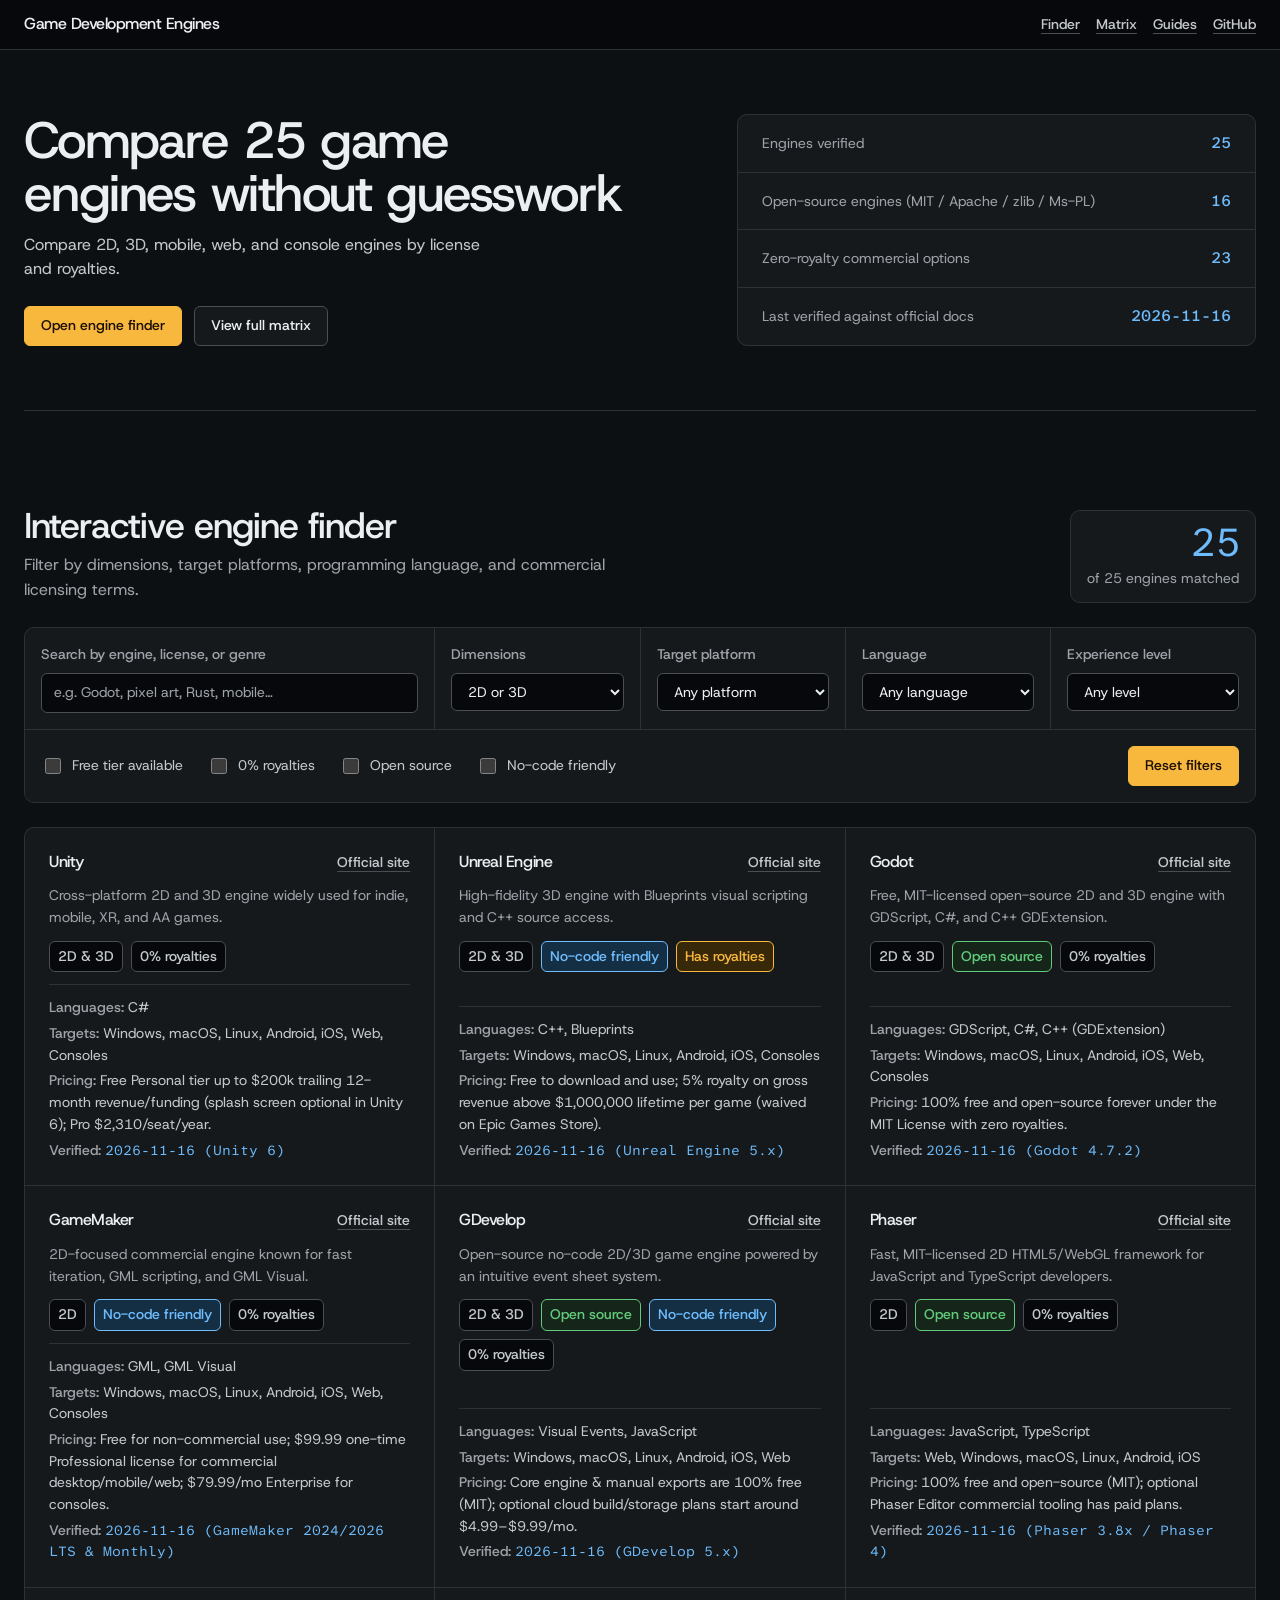
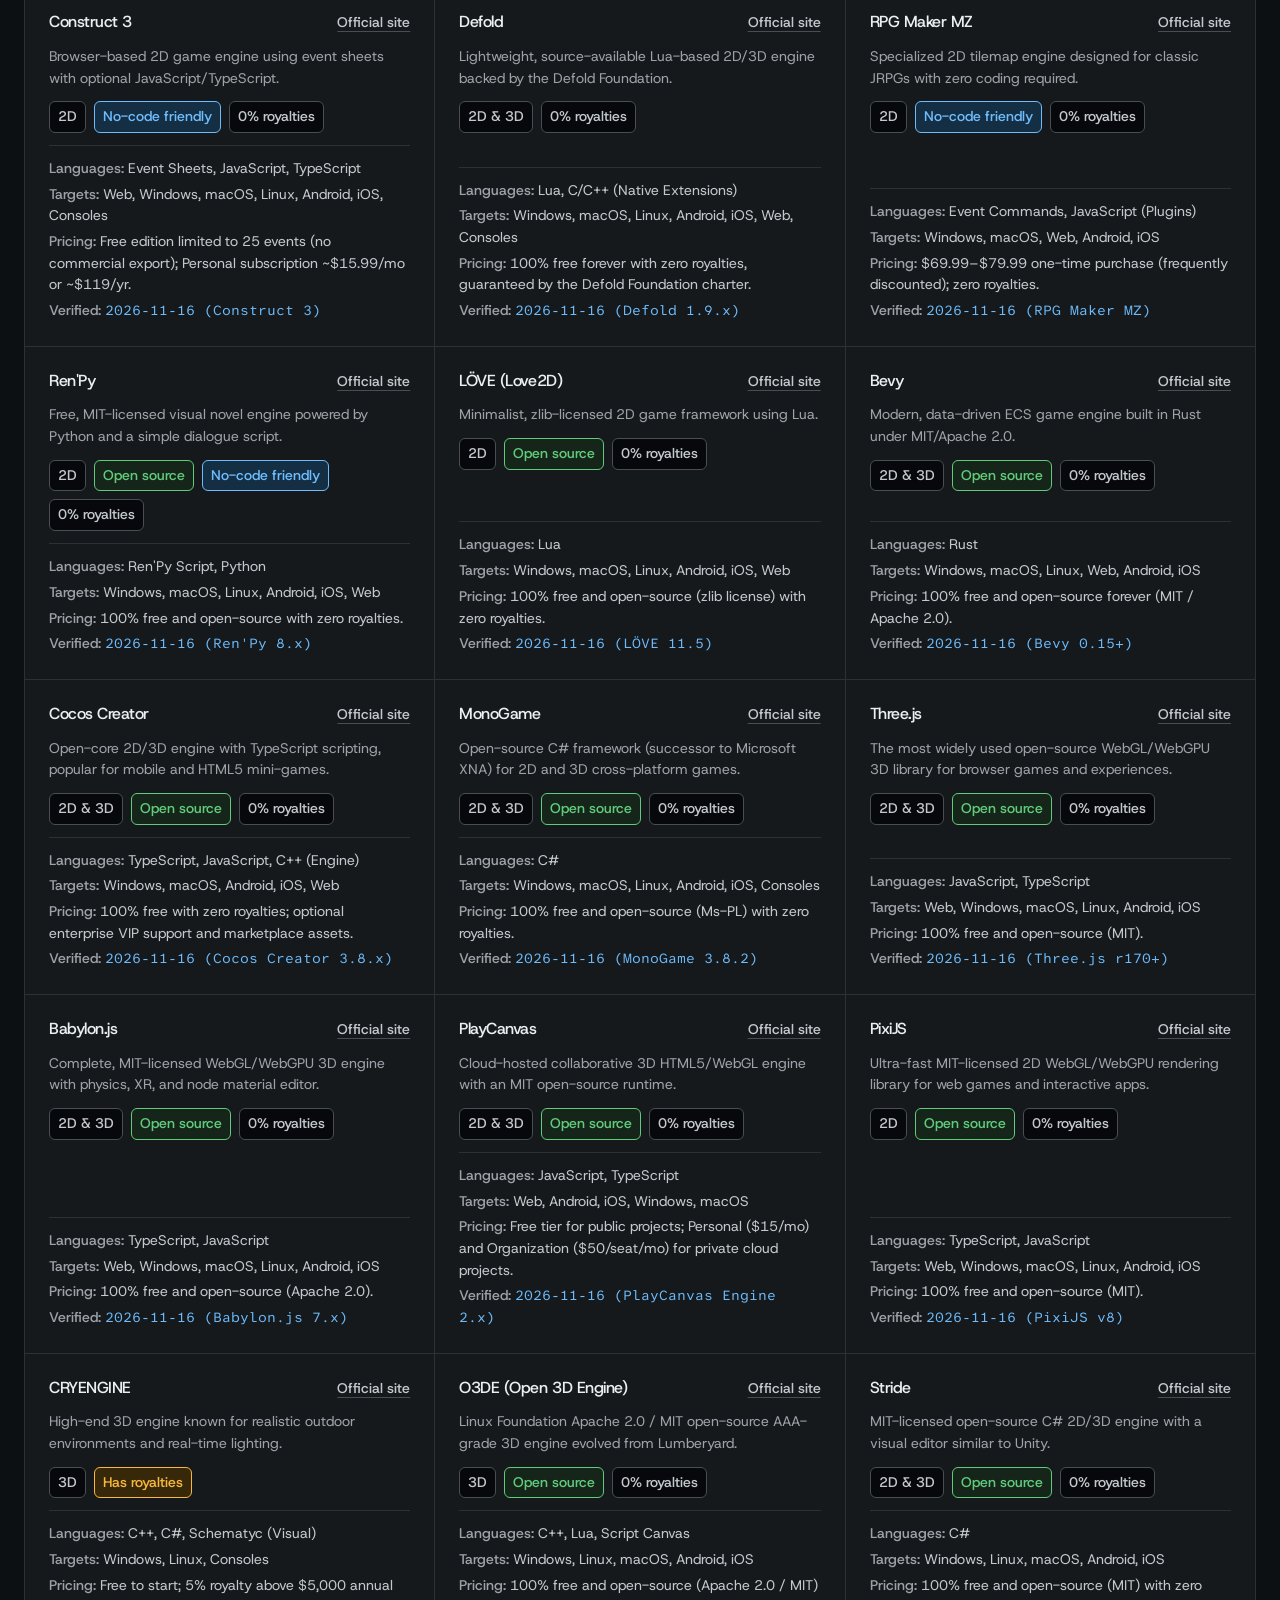
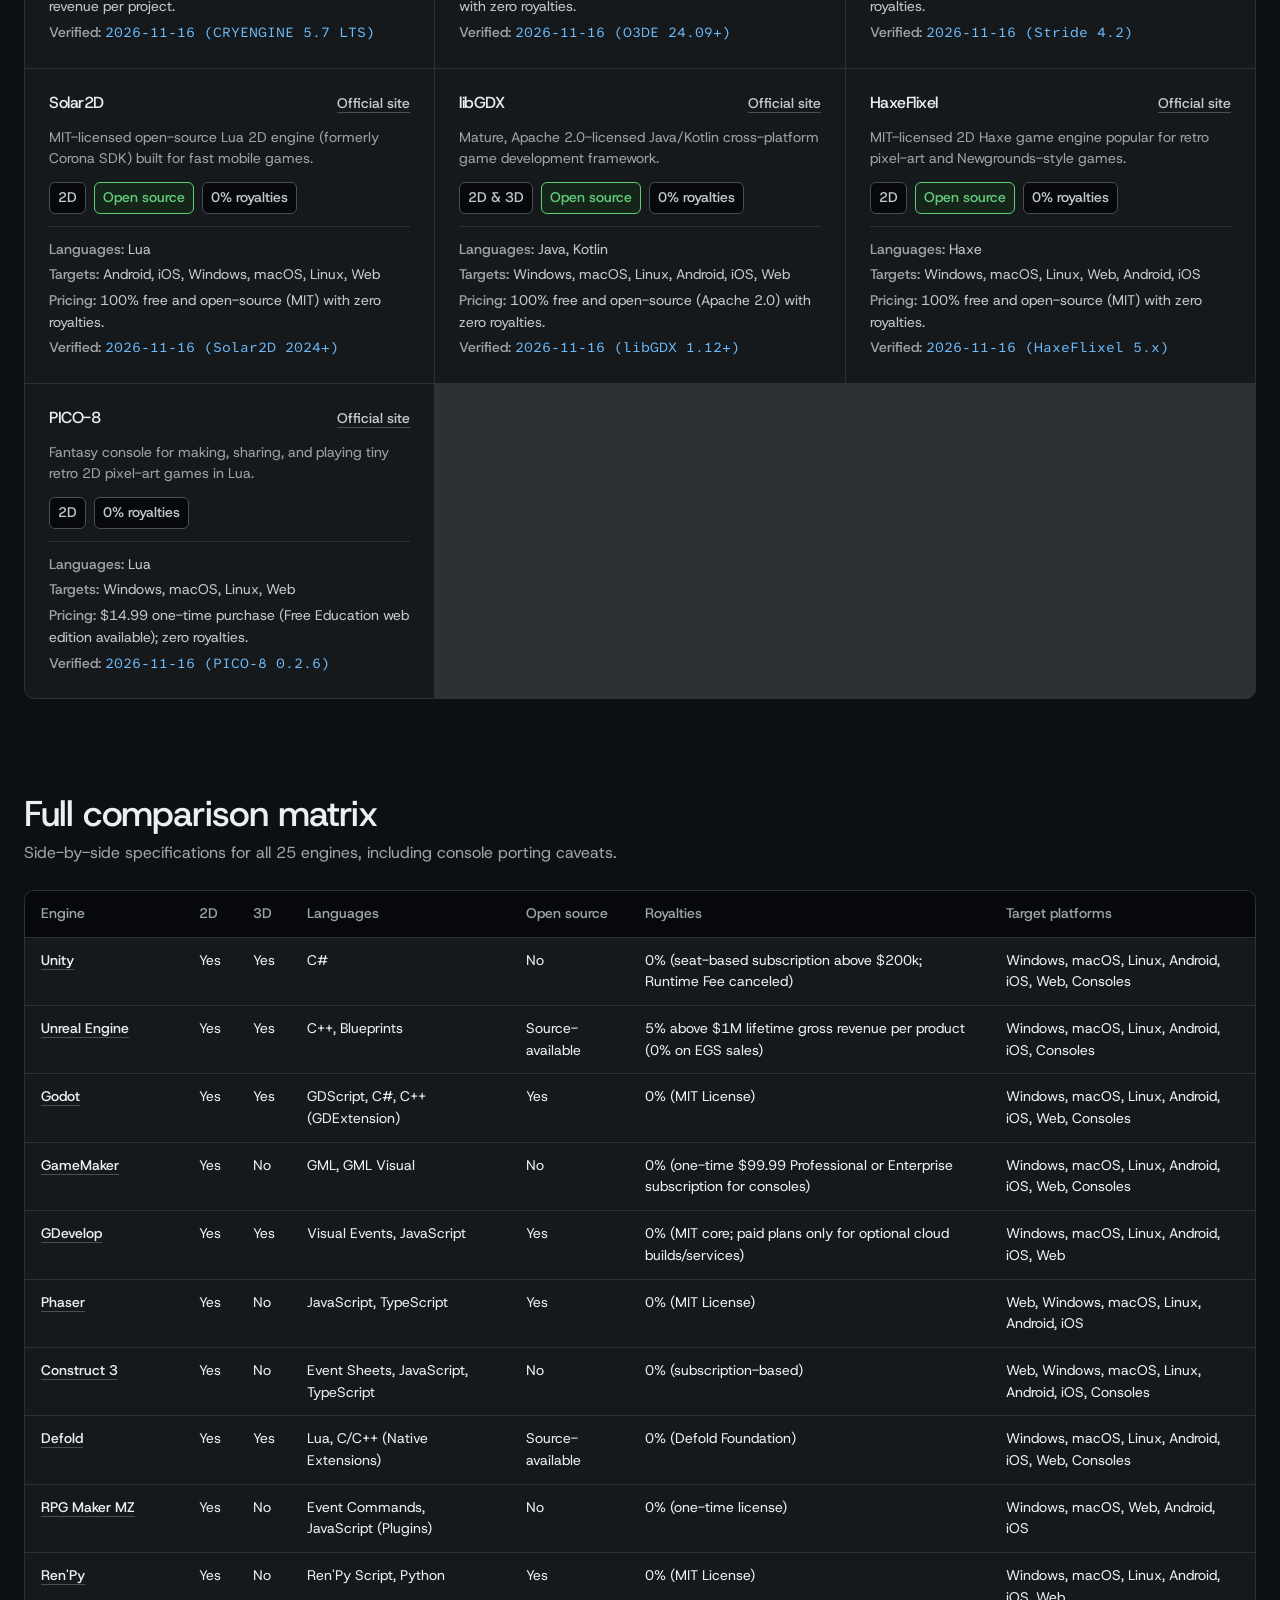
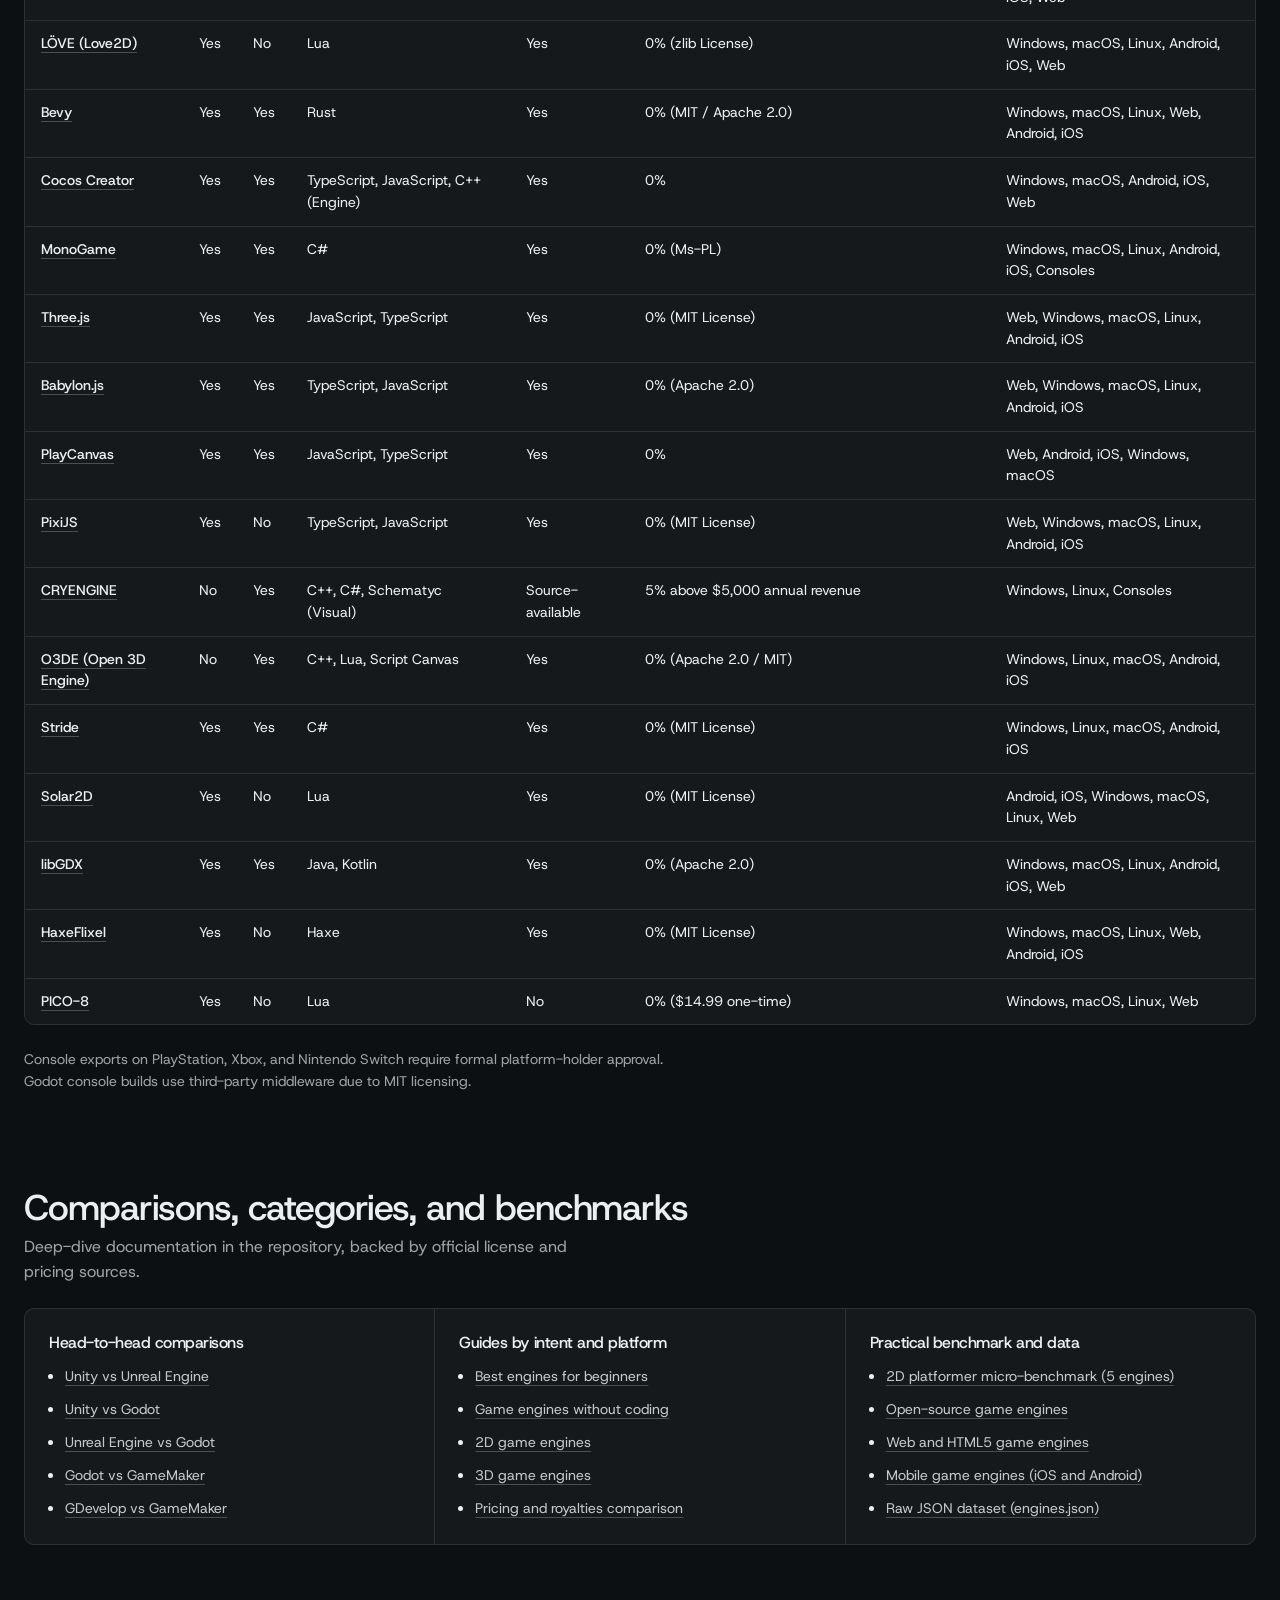
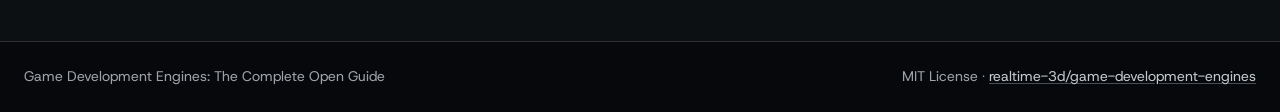
==== docs/index.html @ 51944f70 "Add full GitHub Pages web portal in docs/ with Console theme" ====
<!DOCTYPE html>
<html lang="en">
<head>
  <meta charset="UTF-8" />
  <meta name="viewport" content="width=device-width, initial-scale=1.0" />
  <title>Game Development Engines: Compare 25 Game Engines</title>
  <meta name="description" content="Compare 25 commercial and open-source game development engines across 2D, 3D, mobile, web, PC, and consoles with verified pricing and royalties." />
  <link rel="preconnect" href="https://fonts.googleapis.com" />
  <link rel="preconnect" href="https://fonts.gstatic.com" crossorigin />
  <link href="https://fonts.googleapis.com/css2?family=Atkinson+Hyperlegible+Mono:wght@400;500&family=Host+Grotesk:wght@400;500&display=swap" rel="stylesheet" />
  <link rel="stylesheet" href="styles.css" />
</head>
<body>
  <div class="shell">
    <nav class="topbar" aria-label="Primary navigation">
      <a class="wordmark" href="#top">Game Development Engines</a>
      <div class="topbar-links">
        <a class="nav-link" href="#finder">Finder</a>
        <a class="nav-link" href="#matrix">Matrix</a>
        <a class="nav-link" href="#guides">Guides</a>
        <a class="nav-link" href="https://github.com/realtime-3d/game-development-engines" target="_blank" rel="noopener">GitHub</a>
      </div>
    </nav>

    <main id="top" class="container">
      <section class="hero" aria-label="Overview">
        <div class="hero-copy">
          <h1>Compare 25 game engines without guesswork</h1>
          <p class="lede">Compare 2D, 3D, mobile, web, and console engines by license and royalties.</p>
          <div class="hero-actions">
            <a class="btn btn--primary" href="#finder">Open engine finder</a>
            <a class="btn" href="#matrix">View full matrix</a>
          </div>
        </div>

        <div class="hero-panel" aria-label="Dataset summary">
          <div class="stat-row">
            <span class="stat-label">Engines verified</span>
            <span class="stat-value">25</span>
          </div>
          <div class="stat-row">
            <span class="stat-label">Open-source engines (MIT / Apache / zlib / Ms-PL)</span>
            <span class="stat-value">16</span>
          </div>
          <div class="stat-row">
            <span class="stat-label">Zero-royalty commercial options</span>
            <span class="stat-value">23</span>
          </div>
          <div class="stat-row">
            <span class="stat-label">Last verified against official docs</span>
            <span class="stat-value" id="verified-stamp">2026-11-16</span>
          </div>
        </div>
      </section>

      <section id="finder" class="section" aria-label="Interactive engine finder">
        <div class="section-head">
          <div>
            <h2>Interactive engine finder</h2>
            <p class="section-lede">Filter by dimensions, target platforms, programming language, and commercial licensing terms.</p>
          </div>
          <div class="bench-reading" aria-live="polite">
            <span class="reading" id="reading-count">25</span>
            <span class="reading-unit" id="count">Loading engines…</span>
          </div>
        </div>

        <div class="controls-panel" aria-label="Engine filters">
          <div class="controls-grid">
            <div class="control-group control-search">
              <label for="search">Search by engine, license, or genre</label>
              <input id="search" type="text" placeholder="e.g. Godot, pixel art, Rust, mobile…" />
            </div>

            <div class="control-group">
              <label for="dimension">Dimensions</label>
              <select id="dimension">
                <option value="all">2D or 3D</option>
                <option value="2d">2D</option>
                <option value="3d">3D</option>
              </select>
            </div>

            <div class="control-group">
              <label for="platform">Target platform</label>
              <select id="platform">
                <option value="all">Any platform</option>
                <option value="Windows">Windows</option>
                <option value="macOS">macOS</option>
                <option value="Linux">Linux</option>
                <option value="Android">Android</option>
                <option value="iOS">iOS</option>
                <option value="Web">Web (HTML5/Wasm)</option>
                <option value="Consoles">Consoles</option>
              </select>
            </div>

            <div class="control-group">
              <label for="language">Language</label>
              <select id="language">
                <option value="all">Any language</option>
              </select>
            </div>

            <div class="control-group">
              <label for="skill">Experience level</label>
              <select id="skill">
                <option value="all">Any level</option>
                <option value="beginner">Beginner</option>
                <option value="intermediate">Intermediate</option>
                <option value="advanced">Advanced</option>
              </select>
            </div>
          </div>

          <div class="toggles-bar">
            <div class="toggles">
              <label class="toggle"><input id="freeOnly" type="checkbox" /> <span>Free tier available</span></label>
              <label class="toggle"><input id="zeroRoyaltyOnly" type="checkbox" /> <span>0% royalties</span></label>
              <label class="toggle"><input id="openSourceOnly" type="checkbox" /> <span>Open source</span></label>
              <label class="toggle"><input id="noCodeOnly" type="checkbox" /> <span>No-code friendly</span></label>
            </div>
            <button id="reset" class="btn btn--primary" type="button">Reset filters</button>
          </div>
        </div>

        <div id="grid" class="panels-grid" aria-live="polite"></div>
      </section>

      <section id="matrix" class="section" aria-label="Full comparison matrix">
        <div class="section-head">
          <div>
            <h2>Full comparison matrix</h2>
            <p class="section-lede">Side-by-side specifications for all 25 engines, including console porting caveats.</p>
          </div>
        </div>

        <div class="table-wrap">
          <table class="matrix-table">
            <thead>
              <tr>
                <th>Engine</th>
                <th>2D</th>
                <th>3D</th>
                <th>Languages</th>
                <th>Open source</th>
                <th>Royalties</th>
                <th>Target platforms</th>
              </tr>
            </thead>
            <tbody id="matrix-body">
              <tr>
                <td colspan="7">Loading matrix…</td>
              </tr>
            </tbody>
          </table>
        </div>
        <p class="footnote">Console exports on PlayStation, Xbox, and Nintendo Switch require formal platform-holder approval. Godot console builds use third-party middleware due to MIT licensing.</p>
      </section>

      <section id="guides" class="section" aria-label="Comparisons and guides">
        <div class="section-head">
          <div>
            <h2>Comparisons, categories, and benchmarks</h2>
            <p class="section-lede">Deep-dive documentation in the repository, backed by official license and pricing sources.</p>
          </div>
        </div>

        <div class="guides-grid">
          <div class="guide-panel">
            <h3>Head-to-head comparisons</h3>
            <ul class="guide-list">
              <li><a href="https://github.com/realtime-3d/game-development-engines/blob/main/comparisons/unity-vs-unreal-engine.md" target="_blank" rel="noopener">Unity vs Unreal Engine</a></li>
              <li><a href="https://github.com/realtime-3d/game-development-engines/blob/main/comparisons/unity-vs-godot.md" target="_blank" rel="noopener">Unity vs Godot</a></li>
              <li><a href="https://github.com/realtime-3d/game-development-engines/blob/main/comparisons/unreal-engine-vs-godot.md" target="_blank" rel="noopener">Unreal Engine vs Godot</a></li>
              <li><a href="https://github.com/realtime-3d/game-development-engines/blob/main/comparisons/godot-vs-gamemaker.md" target="_blank" rel="noopener">Godot vs GameMaker</a></li>
              <li><a href="https://github.com/realtime-3d/game-development-engines/blob/main/comparisons/gdevelop-vs-gamemaker.md" target="_blank" rel="noopener">GDevelop vs GameMaker</a></li>
            </ul>
          </div>

          <div class="guide-panel">
            <h3>Guides by intent and platform</h3>
            <ul class="guide-list">
              <li><a href="https://github.com/realtime-3d/game-development-engines/blob/main/categories/beginners.md" target="_blank" rel="noopener">Best engines for beginners</a></li>
              <li><a href="https://github.com/realtime-3d/game-development-engines/blob/main/categories/no-code.md" target="_blank" rel="noopener">Game engines without coding</a></li>
              <li><a href="https://github.com/realtime-3d/game-development-engines/blob/main/categories/2d-game-engines.md" target="_blank" rel="noopener">2D game engines</a></li>
              <li><a href="https://github.com/realtime-3d/game-development-engines/blob/main/categories/3d-game-engines.md" target="_blank" rel="noopener">3D game engines</a></li>
              <li><a href="https://github.com/realtime-3d/game-development-engines/blob/main/categories/pricing-and-royalties.md" target="_blank" rel="noopener">Pricing and royalties comparison</a></li>
            </ul>
          </div>

          <div class="guide-panel">
            <h3>Practical benchmark and data</h3>
            <ul class="guide-list">
              <li><a href="https://github.com/realtime-3d/game-development-engines/blob/main/benchmarks/2d-platformer-prototype.md" target="_blank" rel="noopener">2D platformer micro-benchmark (5 engines)</a></li>
              <li><a href="https://github.com/realtime-3d/game-development-engines/blob/main/categories/open-source-game-engines.md" target="_blank" rel="noopener">Open-source game engines</a></li>
              <li><a href="https://github.com/realtime-3d/game-development-engines/blob/main/categories/web-html5-game-engines.md" target="_blank" rel="noopener">Web and HTML5 game engines</a></li>
              <li><a href="https://github.com/realtime-3d/game-development-engines/blob/main/categories/mobile-game-engines.md" target="_blank" rel="noopener">Mobile game engines (iOS and Android)</a></li>
              <li><a href="https://github.com/realtime-3d/game-development-engines/blob/main/data/engines.json" target="_blank" rel="noopener">Raw JSON dataset (engines.json)</a></li>
            </ul>
          </div>
        </div>
      </section>
    </main>

    <footer class="footer">
      <div class="footer-inner">
        <span>Game Development Engines: The Complete Open Guide</span>
        <span>MIT License · <a href="https://github.com/realtime-3d/game-development-engines" target="_blank" rel="noopener">realtime-3d/game-development-engines</a></span>
      </div>
    </footer>
  </div>
  <script src="app.js"></script>
</body>
</html>
---- docs/styles.css ----
/* Hallmark · shape: workbench · genre: modern-minimal · theme: Console (deal 1/3, seed interactive-game-engine-directory-d36d·96f3b136·2026-11-16·r0) · redesign: full
 * nav: topbar wordmark and section links · hero: Workbench · signature: live dataset summary panel beside hero and measured match counter in finder · console: graphite
 * axes: dark/grotesk-sans/chromatic-amber · posture: restrained · contrast: pass · v2.0.0 */
/* Hallmark · pre-emit critique: P5 H5 E5 S4 R5 V4 · weakest: S, built full Console workbench with live matrix and filter bench */
@import url("./tokens.css");
@import url("./base.css");

body {
  background-color: var(--color-paper);
  color: var(--color-ink);
  font-family: var(--font-body);
  font-size: var(--text-body);
  line-height: 1.55;
}

.shell {
  min-height: 100dvh;
  display: flex;
  flex-direction: column;
}

.topbar {
  border-bottom: var(--rule-hair) solid var(--color-rule);
  background-color: var(--color-paper-3);
  padding: var(--space-sm) var(--space-lg);
  display: flex;
  align-items: center;
  justify-content: space-between;
  gap: var(--space-md);
}

.wordmark {
  color: var(--color-ink);
  font-family: var(--font-display);
  font-weight: var(--display-weight);
  font-size: var(--text-title);
  letter-spacing: var(--tracking-display);
  text-decoration: none;
}

.wordmark:hover {
  color: var(--color-accent);
}

.topbar-links {
  display: flex;
  align-items: center;
  flex-wrap: wrap;
  gap: var(--space-md);
}

.nav-link {
  color: var(--color-ink-2);
  font-size: var(--text-sm);
  font-weight: 500;
  text-decoration: underline;
  text-decoration-color: var(--color-rule-2);
  text-underline-offset: 0.25em;
}

.nav-link:hover {
  color: var(--color-accent);
  text-decoration-color: var(--color-accent);
}

.container {
  width: 100%;
  max-width: 1440px;
  margin-inline: auto;
  padding: var(--space-2xl) var(--space-lg) var(--space-3xl);
  display: flex;
  flex-direction: column;
  gap: var(--space-3xl);
}

.hero {
  display: grid;
  grid-template-columns: minmax(0, 1.25fr) minmax(0, 1fr);
  gap: var(--space-2xl);
  align-items: center;
  padding-bottom: var(--space-2xl);
  border-bottom: var(--rule-hair) solid var(--color-rule);
}

.hero-copy h1 {
  margin: 0 0 var(--space-sm);
  font-family: var(--font-display);
  font-weight: var(--display-weight);
  font-size: clamp(2.25rem, 4vw, 3.25rem);
  letter-spacing: var(--tracking-display);
  line-height: 1.04;
  color: var(--color-ink);
  text-wrap: balance;
  overflow-wrap: break-word;
  min-width: 0;
}

.lede {
  margin: 0 0 var(--space-lg);
  color: var(--color-ink-2);
  font-size: var(--text-body);
  max-width: 54ch;
}

.hero-actions {
  display: flex;
  flex-wrap: wrap;
  gap: var(--space-sm);
}

.hero-panel {
  background-color: var(--color-rule);
  color: var(--color-ink);
  border: var(--rule-hair) solid var(--color-rule);
  border-radius: var(--radius-card);
  display: grid;
  gap: var(--rule-hair);
  overflow: hidden;
}

.stat-row {
  background-color: var(--color-paper-2);
  color: var(--color-ink);
  padding: var(--space-md) var(--space-lg);
  display: flex;
  align-items: baseline;
  justify-content: space-between;
  gap: var(--space-md);
}

.stat-label {
  color: var(--color-muted);
  font-size: var(--text-sm);
}

.stat-value {
  font-family: var(--font-outlier);
  font-size: var(--text-title);
  font-weight: 500;
  color: var(--color-cool);
  font-variant-numeric: tabular-nums slashed-zero;
}

.section {
  display: flex;
  flex-direction: column;
  gap: var(--space-lg);
}

.section-head {
  display: flex;
  align-items: flex-end;
  justify-content: space-between;
  gap: var(--space-xl);
}

.section-head h2 {
  margin: 0 0 var(--space-xs);
  font-family: var(--font-display);
  font-weight: var(--display-weight);
  font-size: clamp(1.75rem, 2.8vw, 2.5rem);
  letter-spacing: var(--tracking-display);
  line-height: 1.06;
  color: var(--color-ink);
  text-wrap: balance;
  overflow-wrap: break-word;
  min-width: 0;
}

.section-lede {
  margin: 0;
  color: var(--color-muted);
  max-width: 60ch;
}

.bench-reading {
  display: flex;
  flex-direction: column;
  align-items: flex-end;
  flex-shrink: 0;
  padding: var(--space-sm) var(--space-md);
  background-color: var(--color-paper-2);
  color: var(--color-ink);
  border: var(--rule-hair) solid var(--color-rule);
  border-radius: var(--radius-card);
}

.reading {
  font-family: var(--font-outlier);
  font-size: clamp(2rem, 3.2vw, 2.75rem);
  font-weight: 400;
  letter-spacing: -0.04em;
  line-height: 1;
  color: var(--color-cool);
  font-variant-numeric: tabular-nums slashed-zero;
}

.reading-unit {
  color: var(--color-muted);
  font-size: var(--text-sm);
  margin-top: var(--space-2xs);
}

.controls-panel {
  background-color: var(--color-paper-2);
  color: var(--color-ink);
  border: var(--rule-hair) solid var(--color-rule);
  border-radius: var(--radius-card);
  overflow: hidden;
}

.controls-grid {
  display: grid;
  grid-template-columns: repeat(auto-fit, minmax(190px, 1fr));
  gap: var(--rule-hair);
  background-color: var(--color-rule);
  border-bottom: var(--rule-hair) solid var(--color-rule);
}

.control-group {
  background-color: var(--color-paper-2);
  color: var(--color-ink);
  padding: var(--space-md);
  display: flex;
  flex-direction: column;
  gap: var(--space-xs);
}

.control-search {
  grid-column: span 2;
}

.control-group label {
  font-family: var(--font-body);
  font-size: var(--text-sm);
  font-weight: 500;
  color: var(--color-muted);
}

.control-group input[type="text"],
.control-group select {
  width: 100%;
  padding: var(--space-xs) var(--space-sm);
  border-radius: var(--radius-pill);
  border: var(--rule-hair) solid var(--color-rule-2);
  background-color: var(--color-paper-3);
  color: var(--color-ink);
  font-family: var(--font-body);
  font-size: var(--text-sm);
  transition: border-color var(--dur-short) var(--ease-out);
}

.control-group input[type="text"]::placeholder {
  color: var(--color-muted);
}

.control-group input[type="text"]:hover,
.control-group select:hover {
  border-color: var(--color-ink-2);
}

.control-group input[type="text"]:disabled,
.control-group select:disabled {
  opacity: 0.45;
  cursor: not-allowed;
}

.toggles-bar {
  display: flex;
  flex-wrap: wrap;
  align-items: center;
  justify-content: space-between;
  gap: var(--space-md);
  padding: var(--space-md);
  background-color: var(--color-paper-2);
  color: var(--color-ink);
}

.toggles {
  display: flex;
  flex-wrap: wrap;
  gap: var(--space-sm) var(--space-lg);
}

.toggle {
  display: inline-flex;
  align-items: center;
  gap: var(--space-xs);
  font-size: var(--text-sm);
  color: var(--color-ink-2);
  cursor: pointer;
}

.toggle input[type="checkbox"] {
  accent-color: var(--color-accent);
  width: 1rem;
  height: 1rem;
  cursor: pointer;
}

.btn {
  display: inline-flex;
  align-items: center;
  justify-content: center;
  border: var(--rule-hair) solid var(--color-rule-2);
  border-radius: var(--radius-pill);
  padding: var(--space-xs) var(--space-md);
  background-color: var(--color-paper-2);
  color: var(--color-ink);
  font-family: var(--font-body);
  font-size: var(--text-sm);
  font-weight: 500;
  text-decoration: none;
  cursor: pointer;
  transition: background-color var(--dur-short) var(--ease-out), border-color var(--dur-short) var(--ease-out);
}

.btn:hover {
  border-color: var(--color-ink);
}

.btn--primary {
  background-color: var(--color-accent);
  border-color: var(--color-accent);
  color: var(--color-accent-ink);
}

.btn--primary:hover {
  background-color: var(--color-ink);
  border-color: var(--color-ink);
  color: var(--color-accent-ink);
}

.btn:active {
  transform: translateY(1px);
}

.btn:disabled {
  opacity: 0.45;
  cursor: not-allowed;
}

a:focus-visible,
button:focus-visible,
input:focus-visible,
select:focus-visible {
  outline: 2px solid var(--color-focus);
  outline-offset: 2px;
}

.panels-grid {
  display: grid;
  grid-template-columns: repeat(auto-fill, minmax(330px, 1fr));
  gap: var(--rule-hair);
  background-color: var(--color-rule);
  color: var(--color-ink);
  border: var(--rule-hair) solid var(--color-rule);
  border-radius: var(--radius-card);
  overflow: hidden;
}

.card {
  background-color: var(--color-paper-2);
  color: var(--color-ink);
  padding: var(--space-lg);
  display: flex;
  flex-direction: column;
  gap: var(--space-sm);
}

.card-header {
  display: flex;
  justify-content: space-between;
  align-items: baseline;
  gap: var(--space-sm);
}

.card-header h3 {
  margin: 0;
  font-family: var(--font-display);
  font-weight: var(--display-weight);
  font-size: var(--text-title);
  letter-spacing: var(--tracking-display);
  line-height: 1.15;
  color: var(--color-ink);
  text-wrap: balance;
  overflow-wrap: break-word;
  min-width: 0;
}

.card-header a {
  color: var(--color-ink-2);
  font-size: var(--text-sm);
  font-weight: 500;
  text-decoration: underline;
  text-decoration-color: var(--color-rule-2);
  text-underline-offset: 0.25em;
  flex-shrink: 0;
}

.card-header a:hover {
  color: var(--color-accent);
  text-decoration-color: var(--color-accent);
}

.tagline {
  margin: 0;
  color: var(--color-muted);
  font-size: var(--text-sm);
  max-width: 55ch;
}

.badges {
  display: flex;
  flex-wrap: wrap;
  gap: var(--space-xs);
}

.badge {
  font-family: var(--font-body);
  font-size: var(--text-sm);
  font-weight: 500;
  padding: var(--space-2xs) var(--space-xs);
  border-radius: var(--radius-pill);
  border: var(--rule-hair) solid var(--color-rule-2);
  background-color: var(--color-paper-3);
  color: var(--color-ink-2);
}

.badge.oss {
  background-color: var(--color-ok-soft);
  border-color: var(--color-ok);
  color: var(--color-ok);
}

.badge.nocode {
  background-color: var(--color-cool-soft);
  border-color: var(--color-cool);
  color: var(--color-cool);
}

.badge.royalty {
  background-color: var(--color-accent-soft);
  border-color: var(--color-accent);
  color: var(--color-accent);
}

.meta {
  margin-top: auto;
  padding-top: var(--space-sm);
  border-top: var(--rule-hair) solid var(--color-rule);
  font-size: var(--text-sm);
  color: var(--color-ink-2);
  display: grid;
  gap: var(--space-2xs);
}

.meta strong {
  color: var(--color-muted);
  font-weight: 500;
}

.meta-verified {
  font-family: var(--font-outlier);
  font-size: var(--text-sm);
  font-variant-numeric: tabular-nums slashed-zero;
  color: var(--color-cool);
}

.empty {
  grid-column: 1 / -1;
  text-align: center;
  padding: var(--space-2xl) var(--space-lg);
  background-color: var(--color-paper-2);
  color: var(--color-muted);
}

.table-wrap {
  width: 100%;
  overflow-x: auto;
  border: var(--rule-hair) solid var(--color-rule);
  border-radius: var(--radius-card);
  background-color: var(--color-paper-2);
  color: var(--color-ink);
}

.matrix-table {
  width: 100%;
  border-collapse: collapse;
  font-size: var(--text-sm);
  text-align: left;
}

.matrix-table th,
.matrix-table td {
  padding: var(--space-sm) var(--space-md);
  border-bottom: var(--rule-hair) solid var(--color-rule);
  vertical-align: top;
}

.matrix-table th {
  background-color: var(--color-paper-3);
  color: var(--color-muted);
  font-weight: 500;
}

.matrix-table tbody tr:last-child td {
  border-bottom: none;
}

.matrix-table a {
  color: var(--color-ink);
  font-weight: 500;
  text-decoration: underline;
  text-decoration-color: var(--color-rule-2);
  text-underline-offset: 0.25em;
}

.matrix-table a:hover {
  color: var(--color-accent);
}

.footnote {
  margin: 0;
  font-size: var(--text-sm);
  color: var(--color-muted);
  max-width: 72ch;
}

.guides-grid {
  display: grid;
  grid-template-columns: repeat(3, minmax(0, 1fr));
  gap: var(--rule-hair);
  background-color: var(--color-rule);
  color: var(--color-ink);
  border: var(--rule-hair) solid var(--color-rule);
  border-radius: var(--radius-card);
  overflow: hidden;
}

.guide-panel {
  background-color: var(--color-paper-2);
  color: var(--color-ink);
  padding: var(--space-lg);
}

.guide-panel h3 {
  margin: 0 0 var(--space-sm);
  font-family: var(--font-display);
  font-weight: var(--display-weight);
  font-size: var(--text-title);
  letter-spacing: var(--tracking-display);
  color: var(--color-ink);
}

.guide-list {
  margin: 0;
  padding-left: var(--space-md);
  display: grid;
  gap: var(--space-xs);
}

.guide-list a {
  color: var(--color-ink-2);
  font-size: var(--text-sm);
  text-decoration: underline;
  text-decoration-color: var(--color-rule-2);
  text-underline-offset: 0.25em;
}

.guide-list a:hover {
  color: var(--color-accent);
}

.footer {
  margin-top: auto;
  border-top: var(--rule-hair) solid var(--color-rule);
  background-color: var(--color-paper-3);
  color: var(--color-muted);
  padding: var(--space-lg);
}

.footer-inner {
  max-width: 1440px;
  margin-inline: auto;
  display: flex;
  flex-wrap: wrap;
  justify-content: space-between;
  gap: var(--space-md);
  font-size: var(--text-sm);
}

.footer a {
  color: var(--color-ink-2);
  text-decoration: underline;
  text-decoration-color: var(--color-rule-2);
}

.footer a:hover {
  color: var(--color-accent);
}

::selection {
  background: color-mix(in oklab, var(--color-accent) 25%, transparent);
}

@media (max-width: 900px) {
  .hero {
    grid-template-columns: minmax(0, 1fr);
  }
  .guides-grid {
    grid-template-columns: minmax(0, 1fr);
  }
  .section-head {
    flex-direction: column;
    align-items: flex-start;
  }
  .bench-reading {
    align-items: flex-start;
  }
  .control-search {
    grid-column: span 1;
  }
}

@media (prefers-reduced-motion: reduce) {
  .btn,
  .control-group input[type="text"],
  .control-group select {
    transition: none;
  }
}
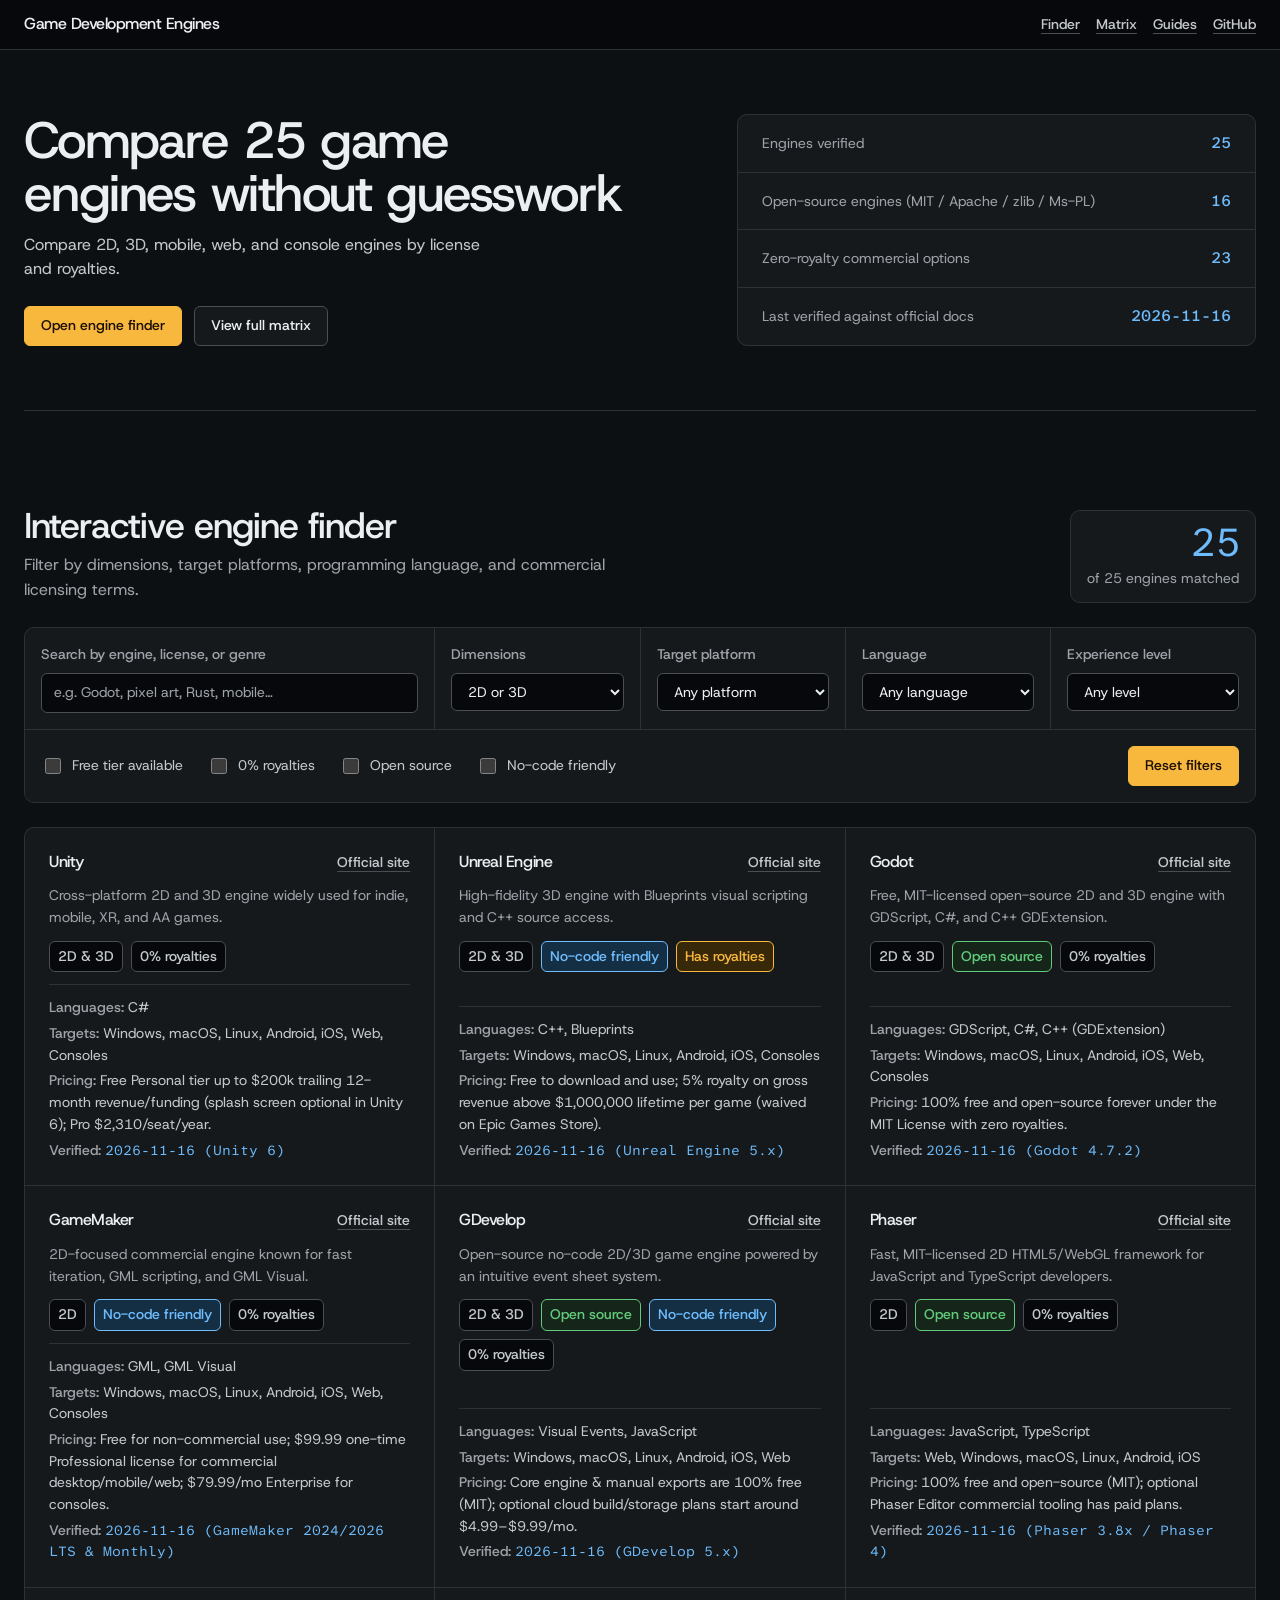
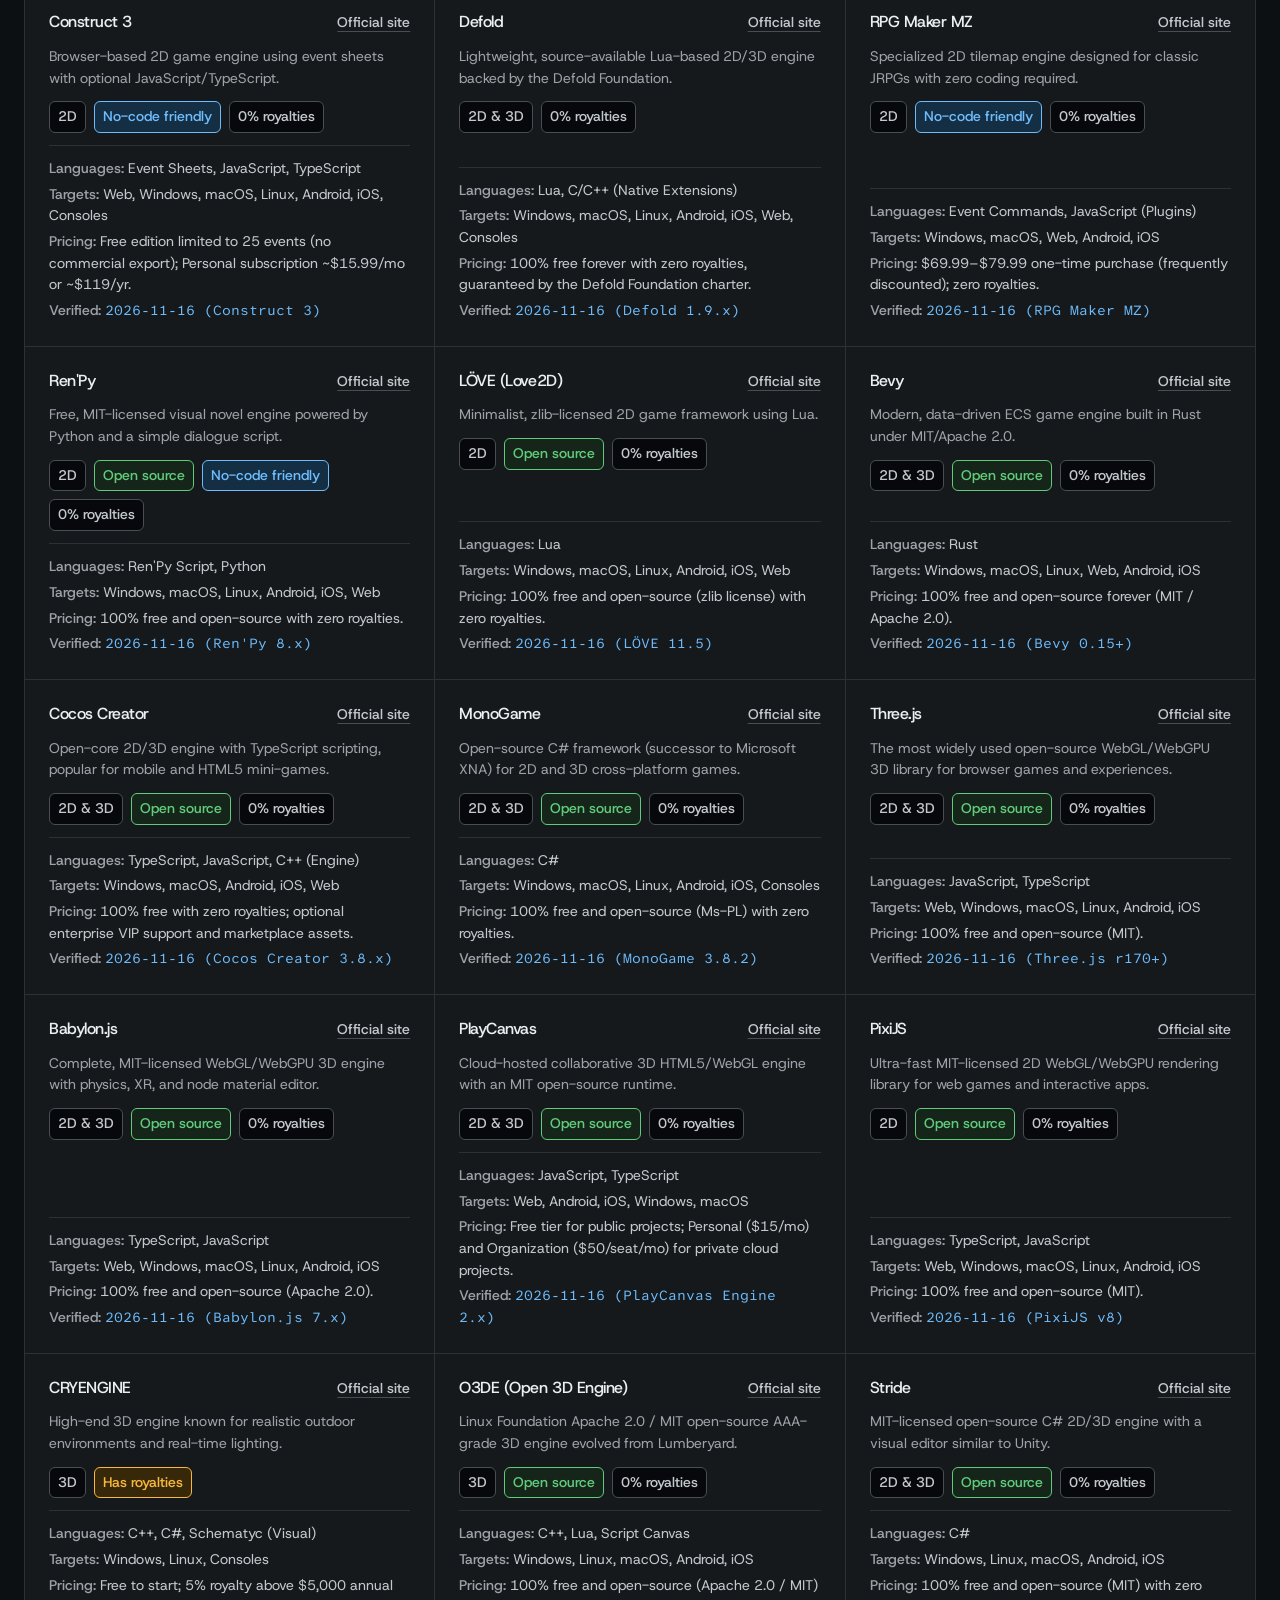
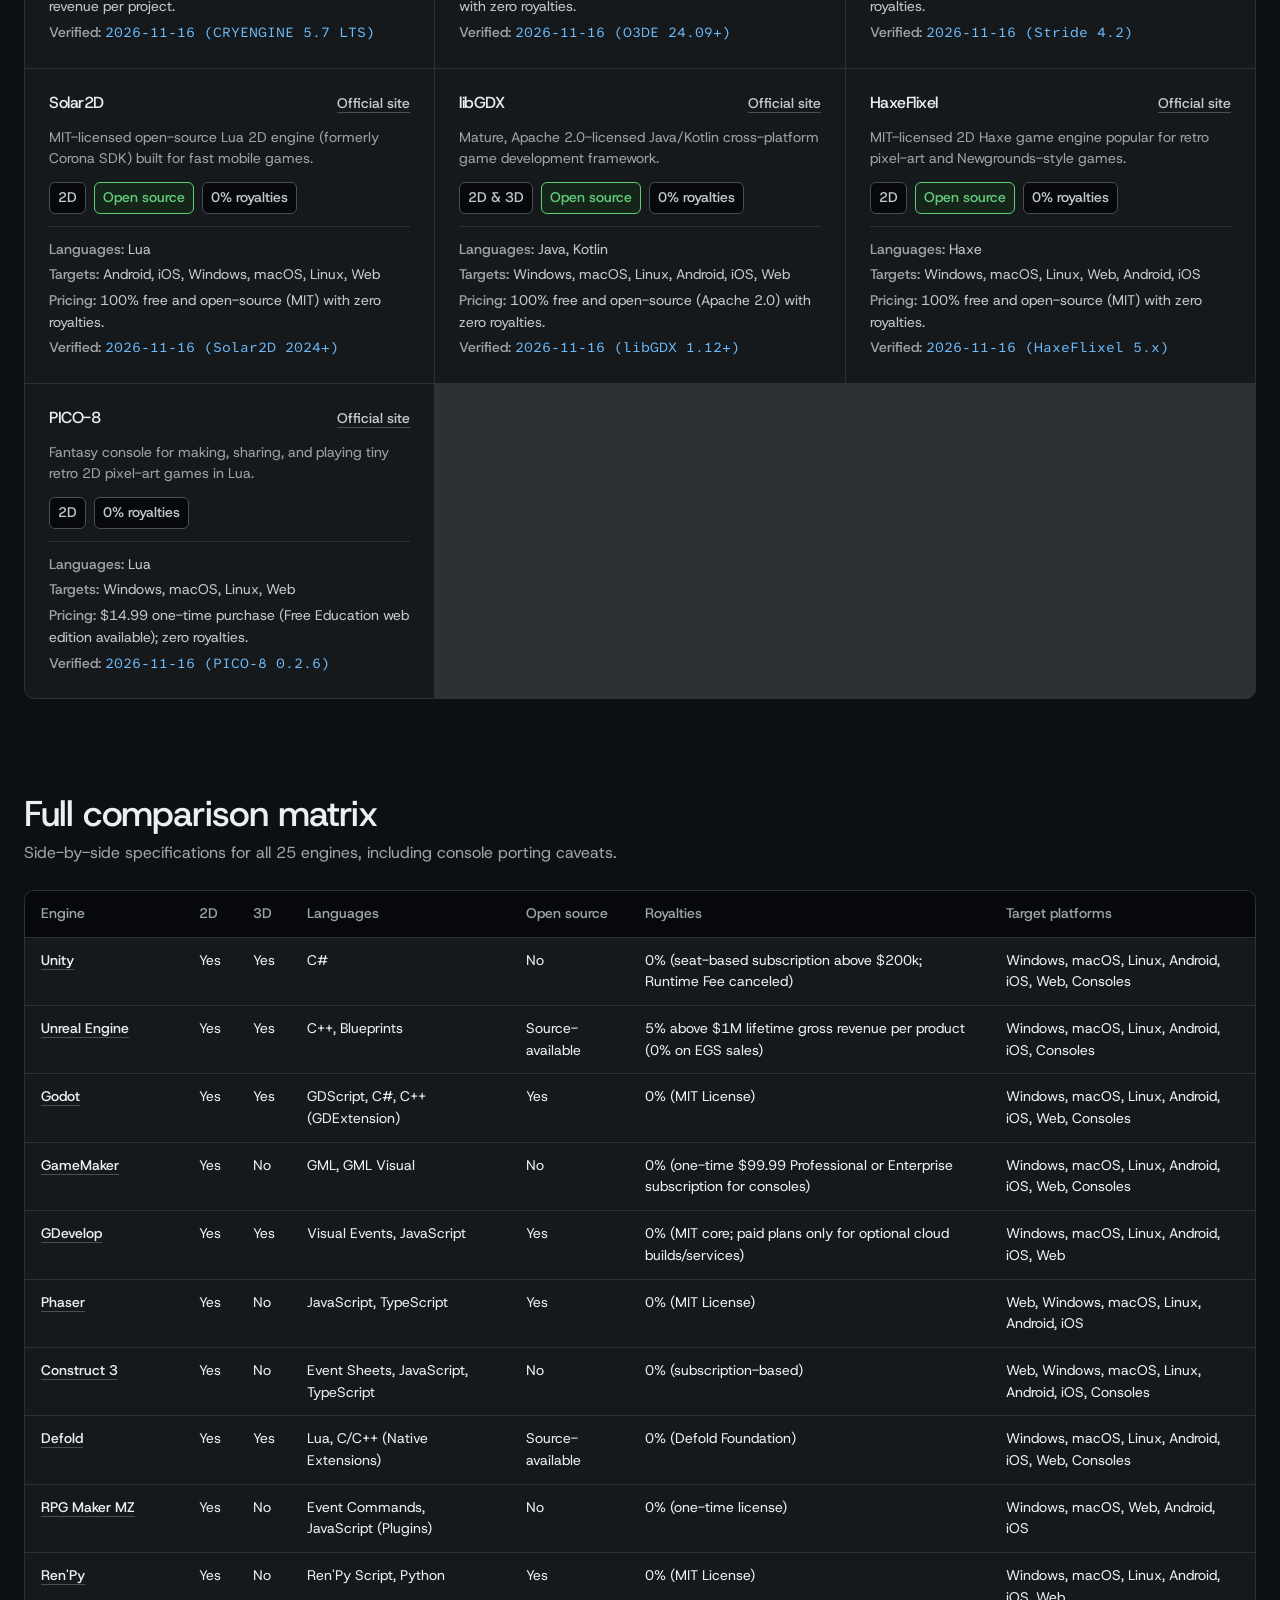
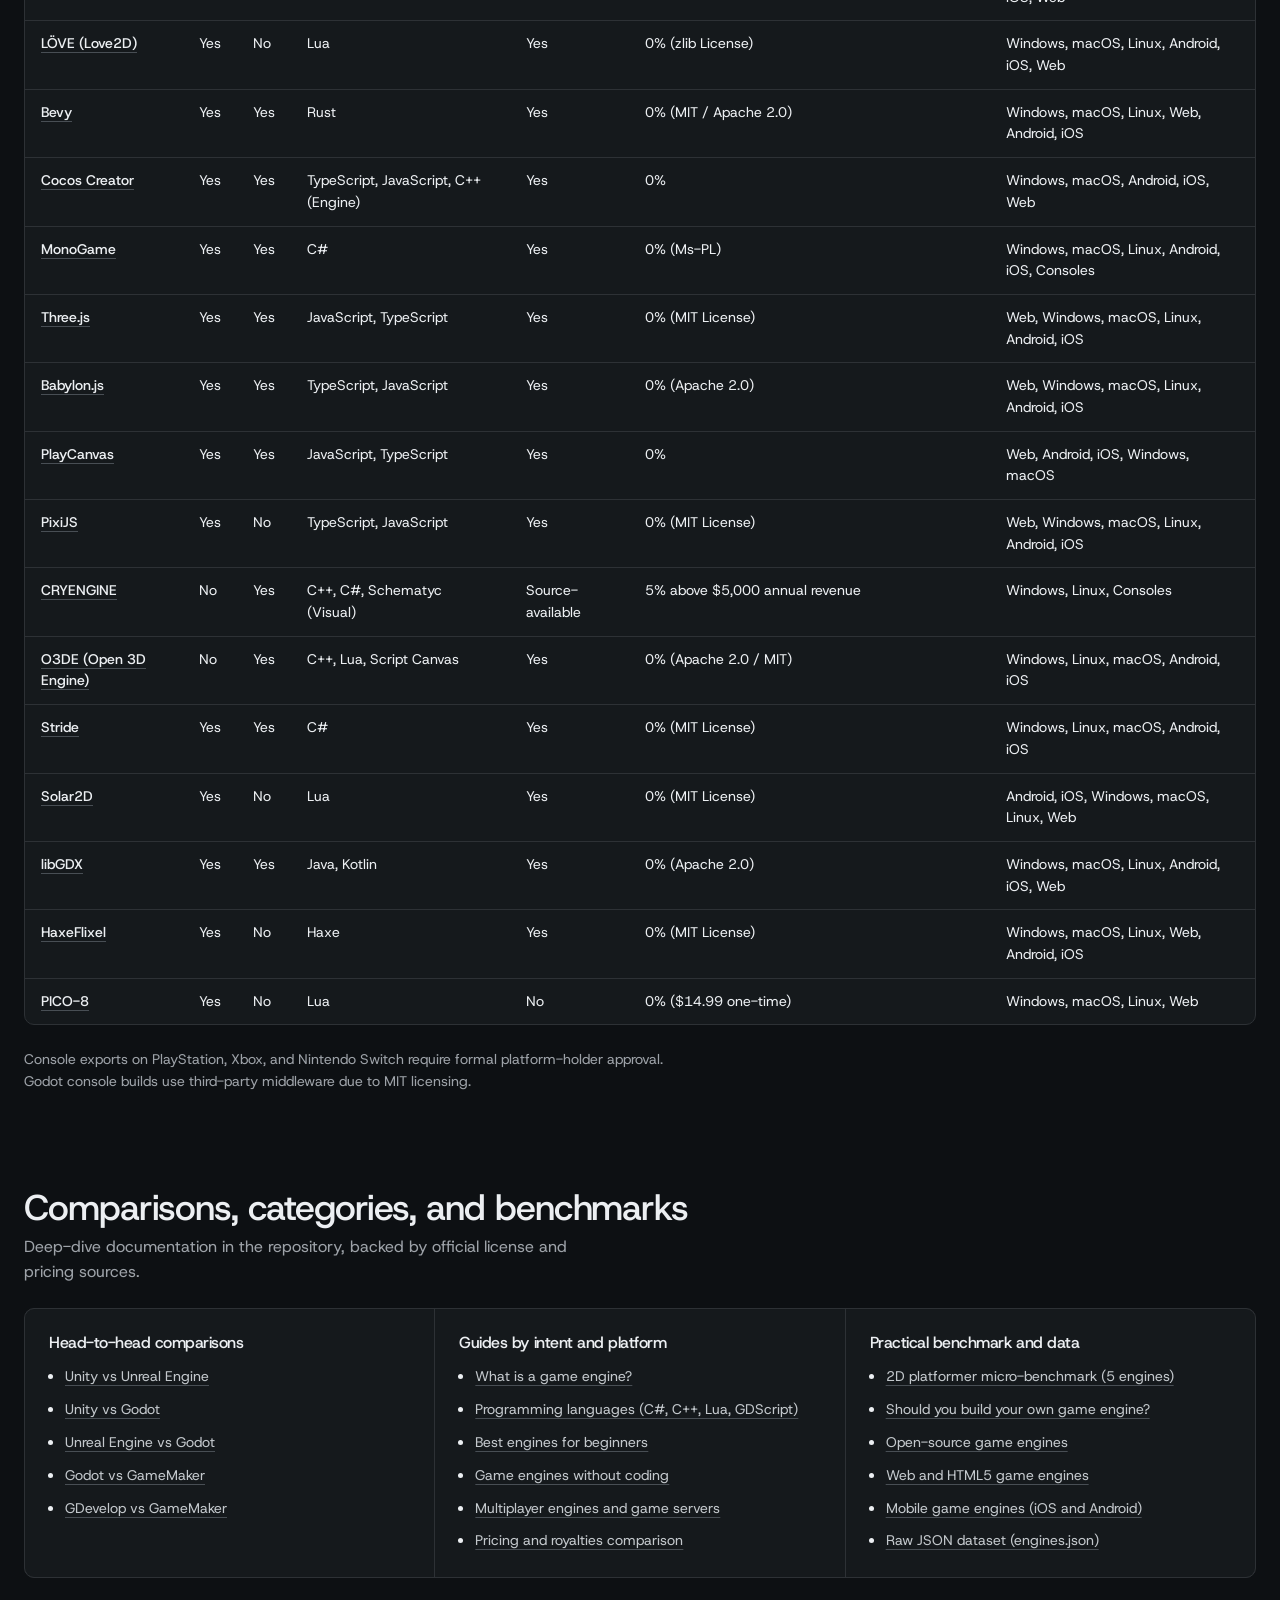
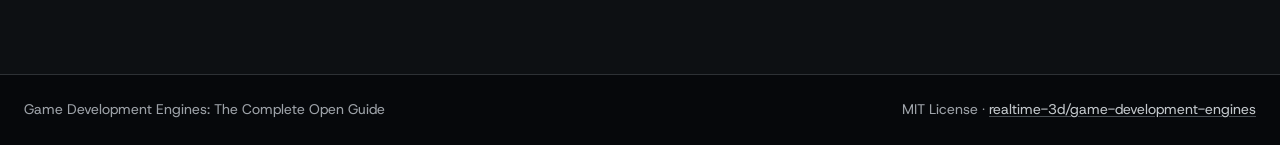
==== commit 074be8bf: "Expand guides from Semrush keyword strategy (languages, multiplayer, architecture, specs)" ====
--- a/docs/index.html
+++ b/docs/index.html
@@ -181,10 +181,11 @@
           <div class="guide-panel">
             <h3>Guides by intent and platform</h3>
             <ul class="guide-list">
+              <li><a href="https://github.com/realtime-3d/game-development-engines/blob/main/categories/what-is-a-game-engine.md" target="_blank" rel="noopener">What is a game engine?</a></li>
+              <li><a href="https://github.com/realtime-3d/game-development-engines/blob/main/categories/programming-languages.md" target="_blank" rel="noopener">Programming languages (C#, C++, Lua, GDScript)</a></li>
               <li><a href="https://github.com/realtime-3d/game-development-engines/blob/main/categories/beginners.md" target="_blank" rel="noopener">Best engines for beginners</a></li>
               <li><a href="https://github.com/realtime-3d/game-development-engines/blob/main/categories/no-code.md" target="_blank" rel="noopener">Game engines without coding</a></li>
-              <li><a href="https://github.com/realtime-3d/game-development-engines/blob/main/categories/2d-game-engines.md" target="_blank" rel="noopener">2D game engines</a></li>
-              <li><a href="https://github.com/realtime-3d/game-development-engines/blob/main/categories/3d-game-engines.md" target="_blank" rel="noopener">3D game engines</a></li>
+              <li><a href="https://github.com/realtime-3d/game-development-engines/blob/main/categories/multiplayer-game-engines.md" target="_blank" rel="noopener">Multiplayer engines and game servers</a></li>
               <li><a href="https://github.com/realtime-3d/game-development-engines/blob/main/categories/pricing-and-royalties.md" target="_blank" rel="noopener">Pricing and royalties comparison</a></li>
             </ul>
           </div>
@@ -193,6 +194,7 @@
             <h3>Practical benchmark and data</h3>
             <ul class="guide-list">
               <li><a href="https://github.com/realtime-3d/game-development-engines/blob/main/benchmarks/2d-platformer-prototype.md" target="_blank" rel="noopener">2D platformer micro-benchmark (5 engines)</a></li>
+              <li><a href="https://github.com/realtime-3d/game-development-engines/blob/main/categories/build-your-own-game-engine.md" target="_blank" rel="noopener">Should you build your own game engine?</a></li>
               <li><a href="https://github.com/realtime-3d/game-development-engines/blob/main/categories/open-source-game-engines.md" target="_blank" rel="noopener">Open-source game engines</a></li>
               <li><a href="https://github.com/realtime-3d/game-development-engines/blob/main/categories/web-html5-game-engines.md" target="_blank" rel="noopener">Web and HTML5 game engines</a></li>
               <li><a href="https://github.com/realtime-3d/game-development-engines/blob/main/categories/mobile-game-engines.md" target="_blank" rel="noopener">Mobile game engines (iOS and Android)</a></li>
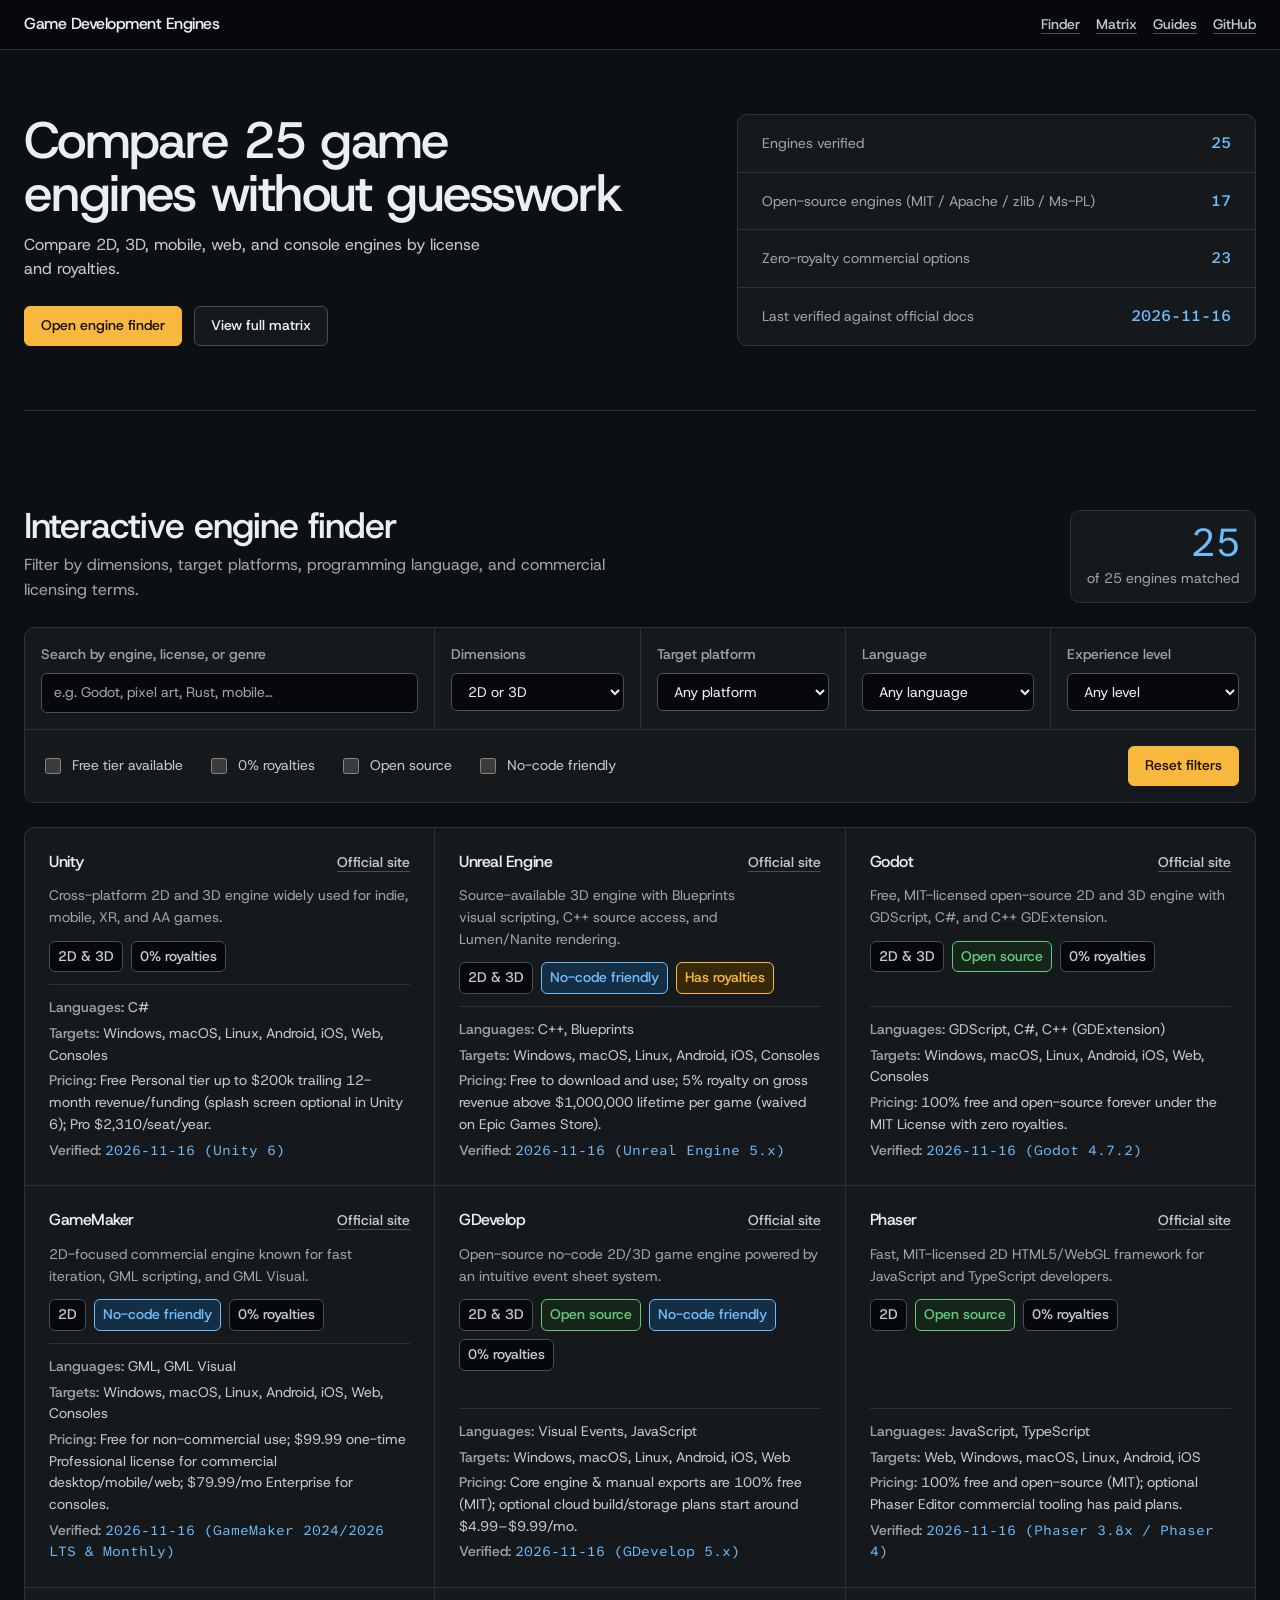
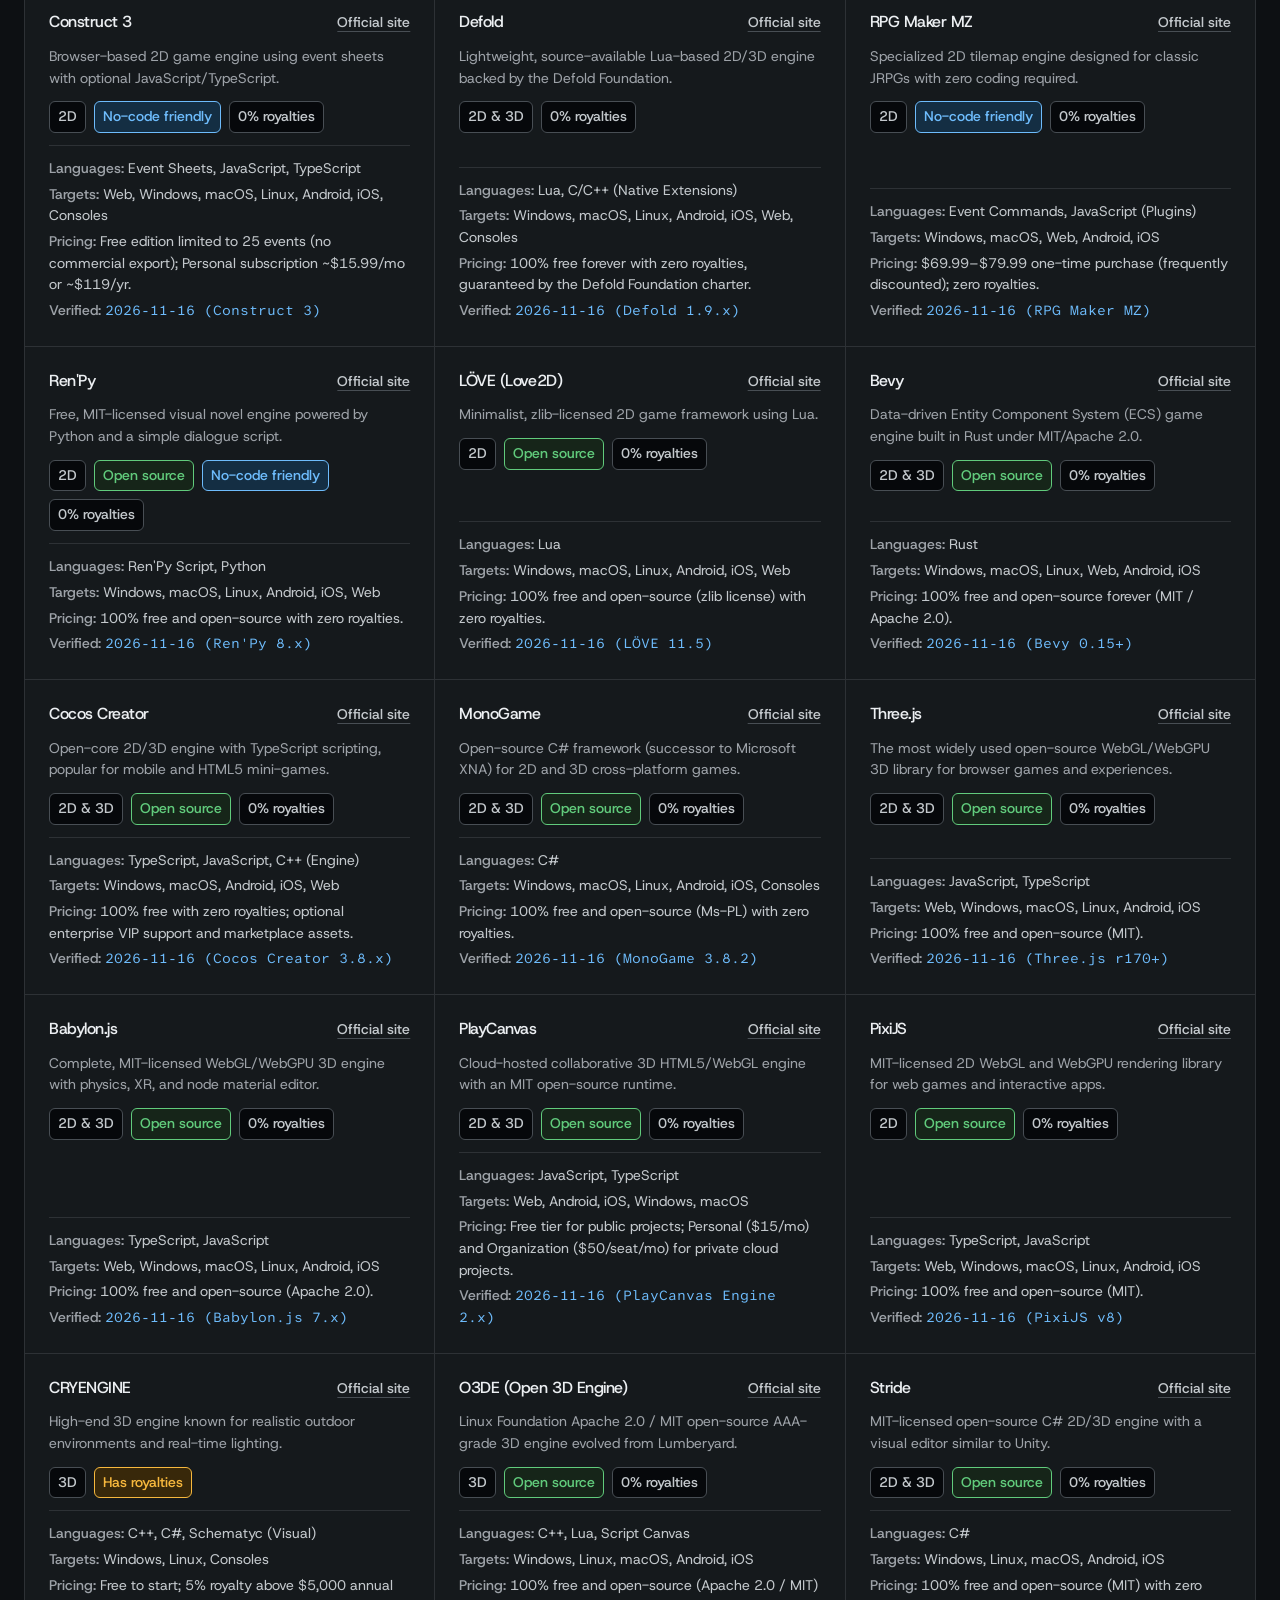
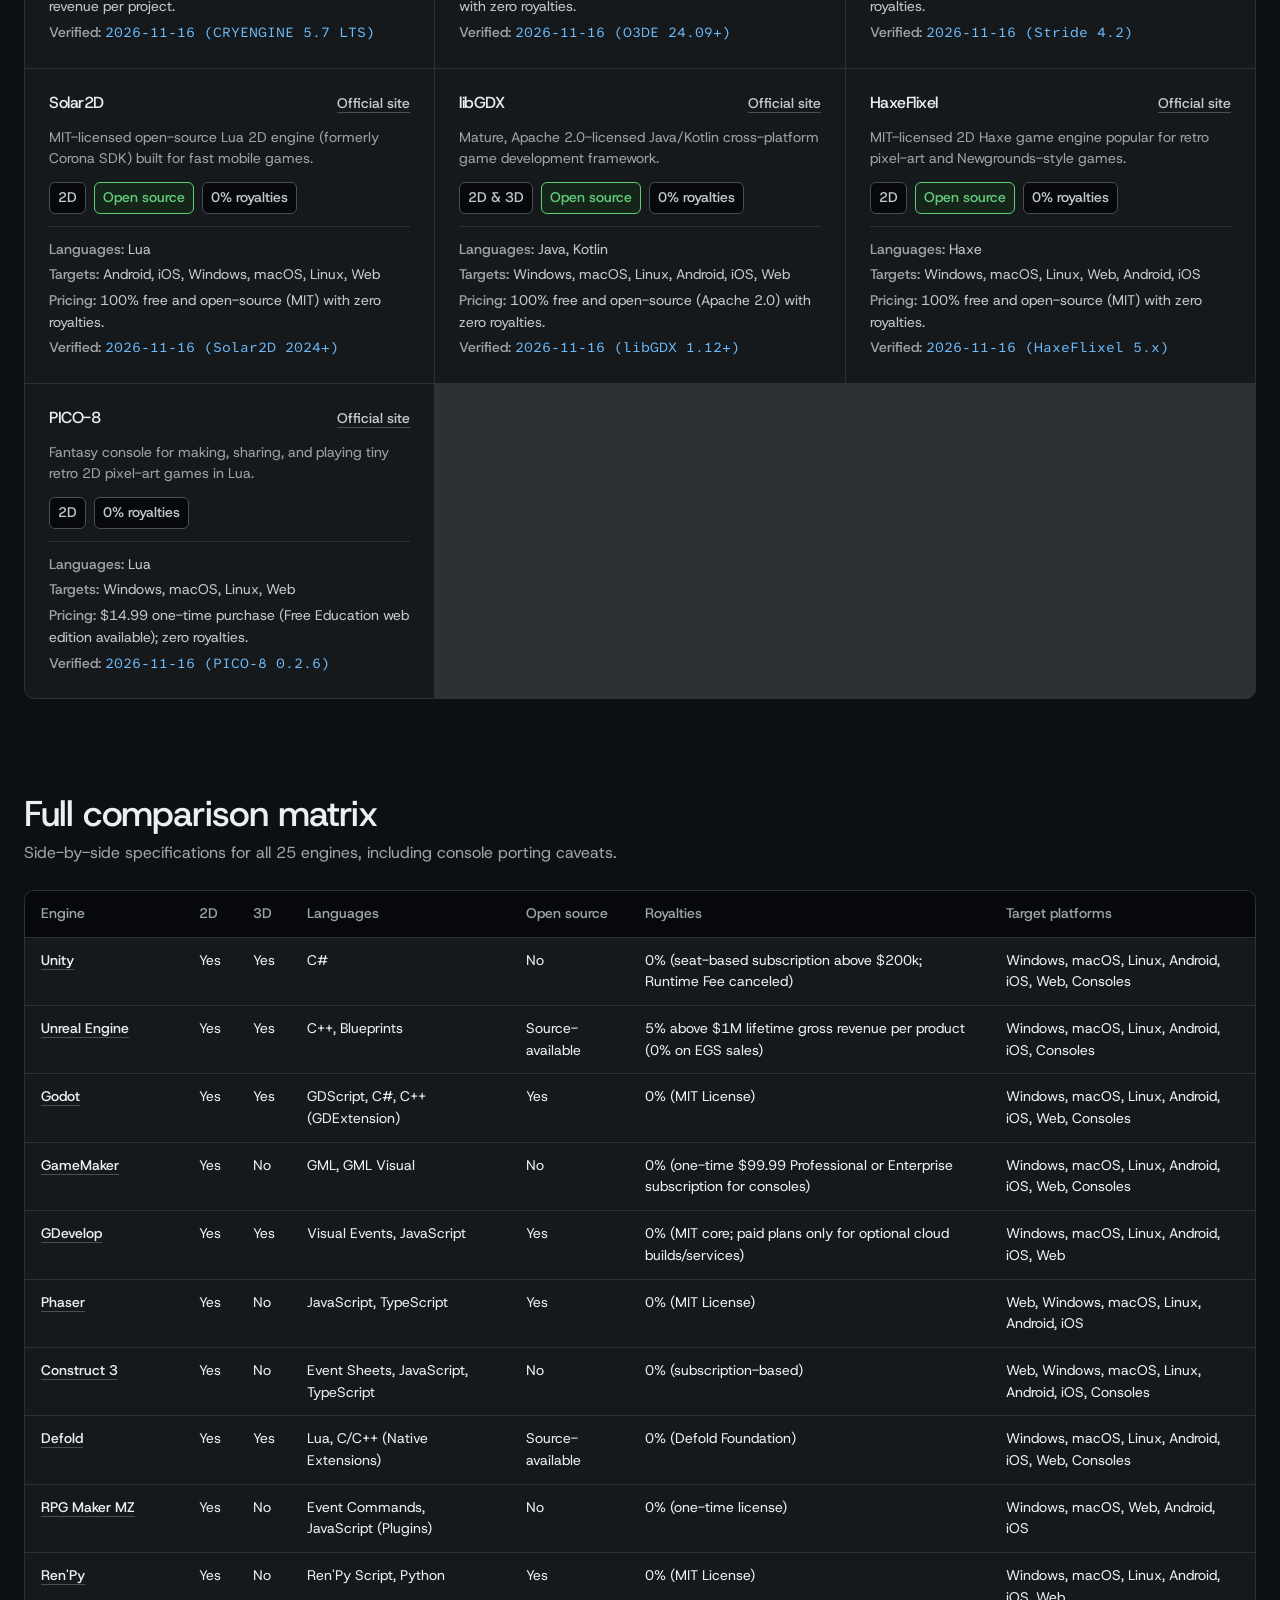
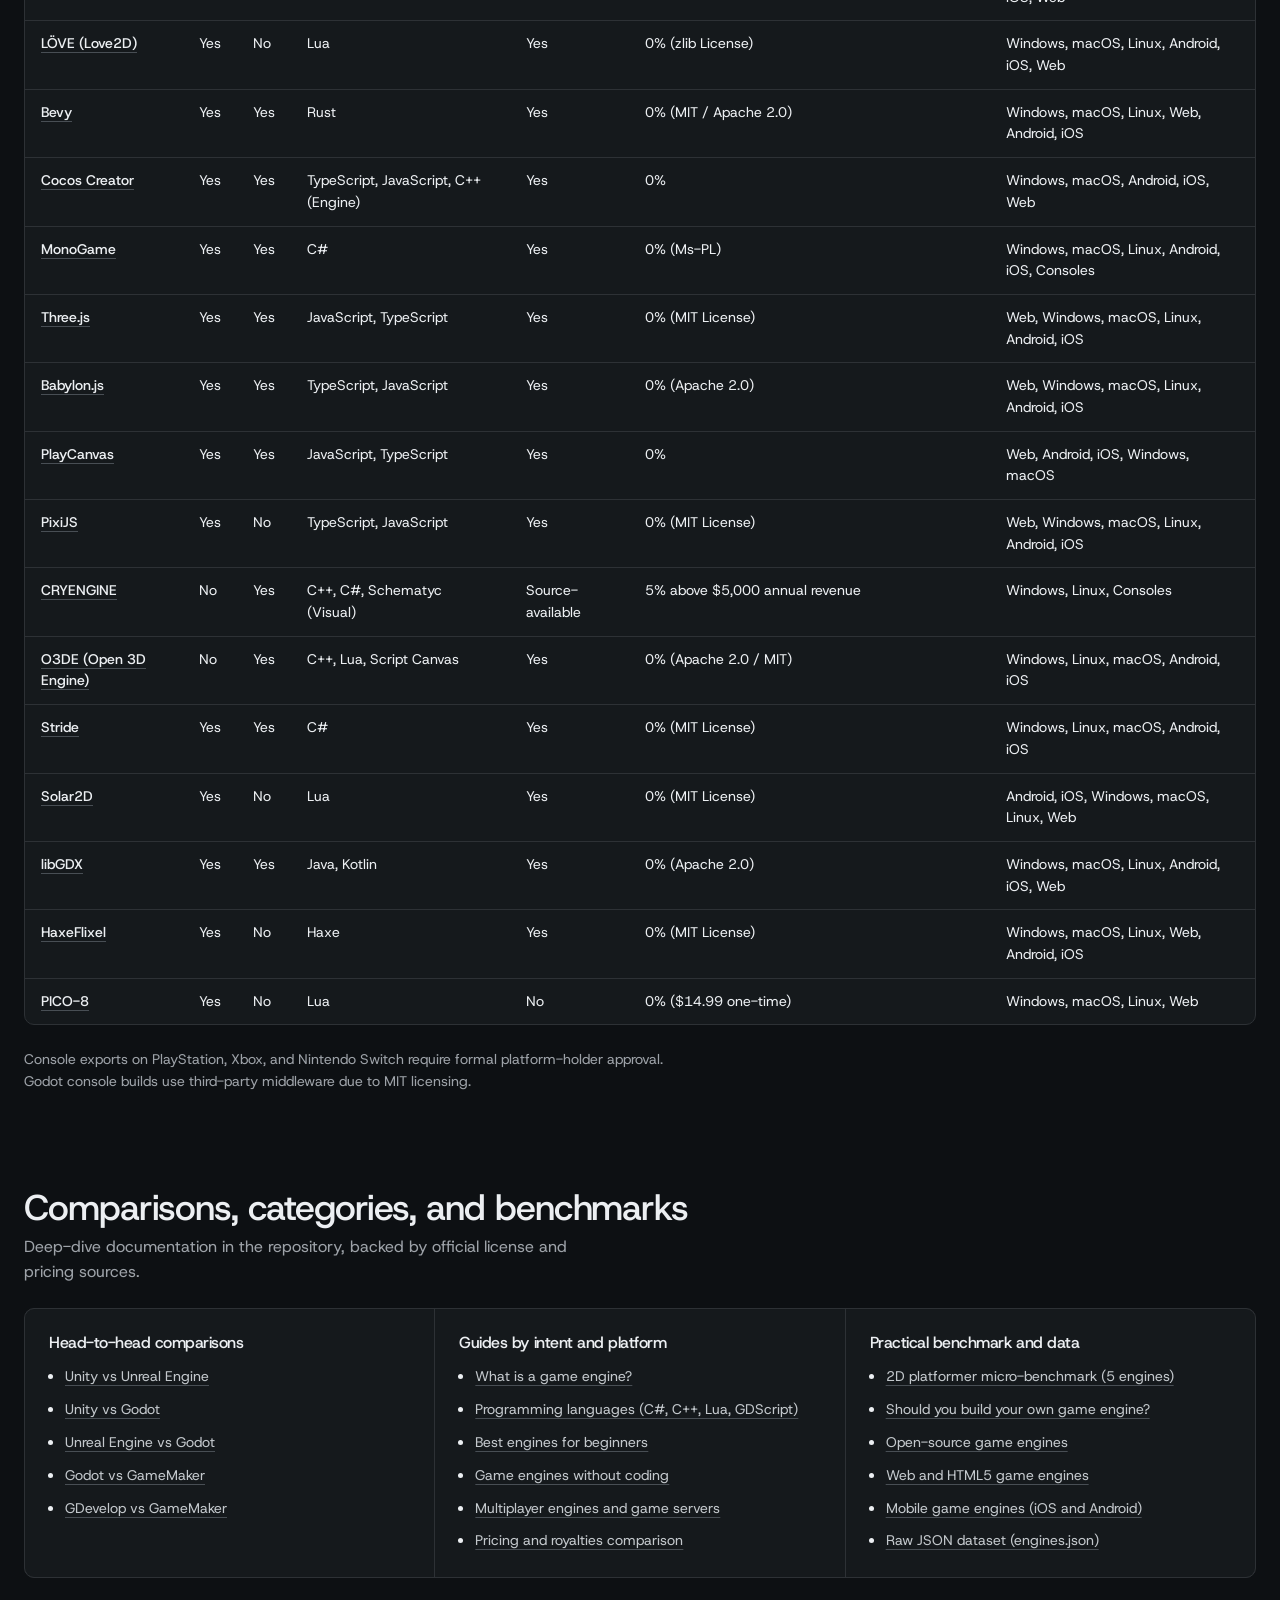
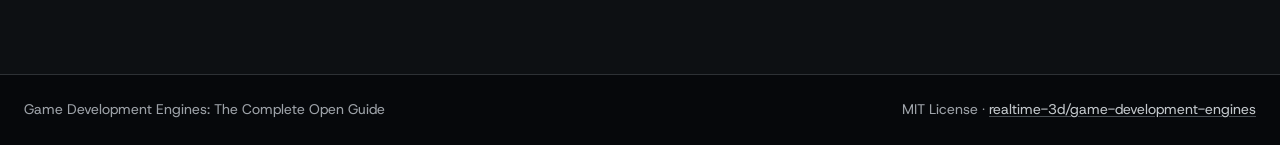
==== commit 6d3fa708: "Humanize prose, remove AI tells and em-dashes, fix data counts and notable game entries" ====
--- a/docs/index.html
+++ b/docs/index.html
@@ -40,7 +40,7 @@
           </div>
           <div class="stat-row">
             <span class="stat-label">Open-source engines (MIT / Apache / zlib / Ms-PL)</span>
-            <span class="stat-value">16</span>
+            <span class="stat-value">17</span>
           </div>
           <div class="stat-row">
             <span class="stat-label">Zero-royalty commercial options</span>
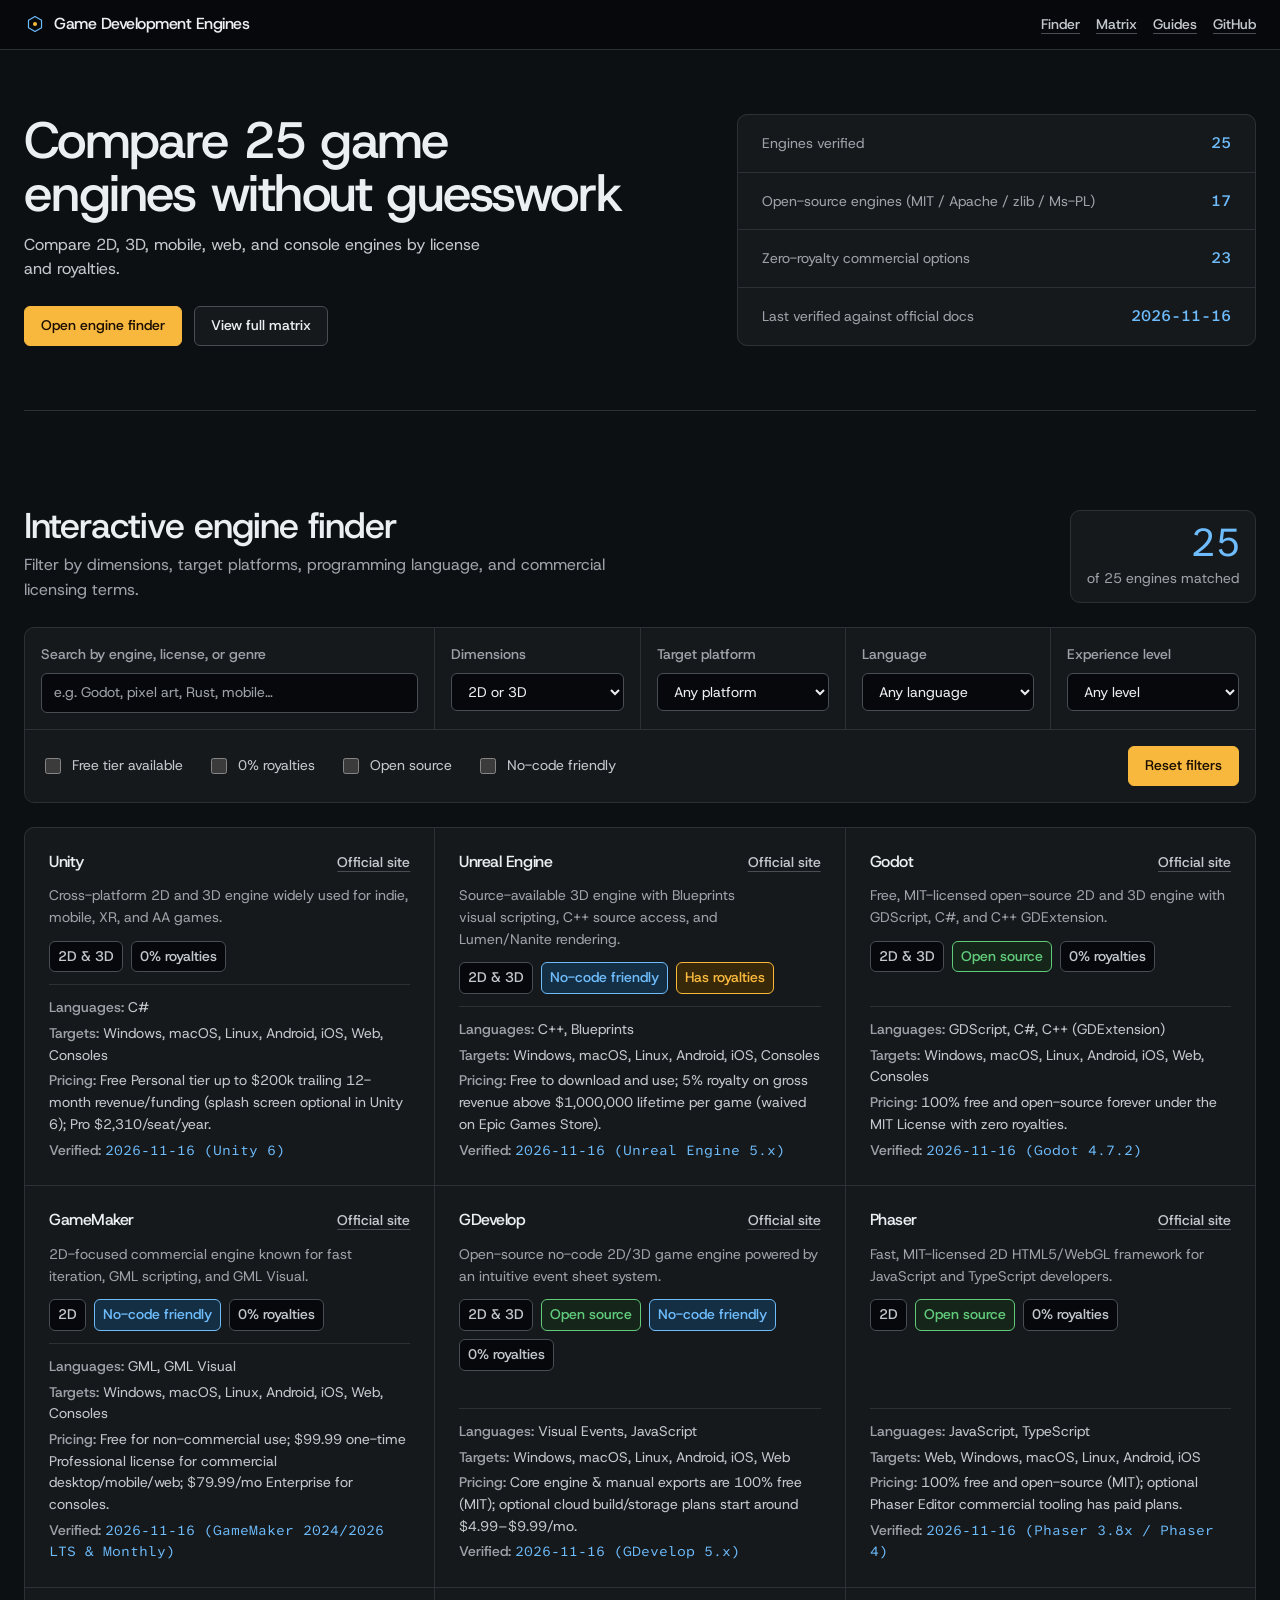
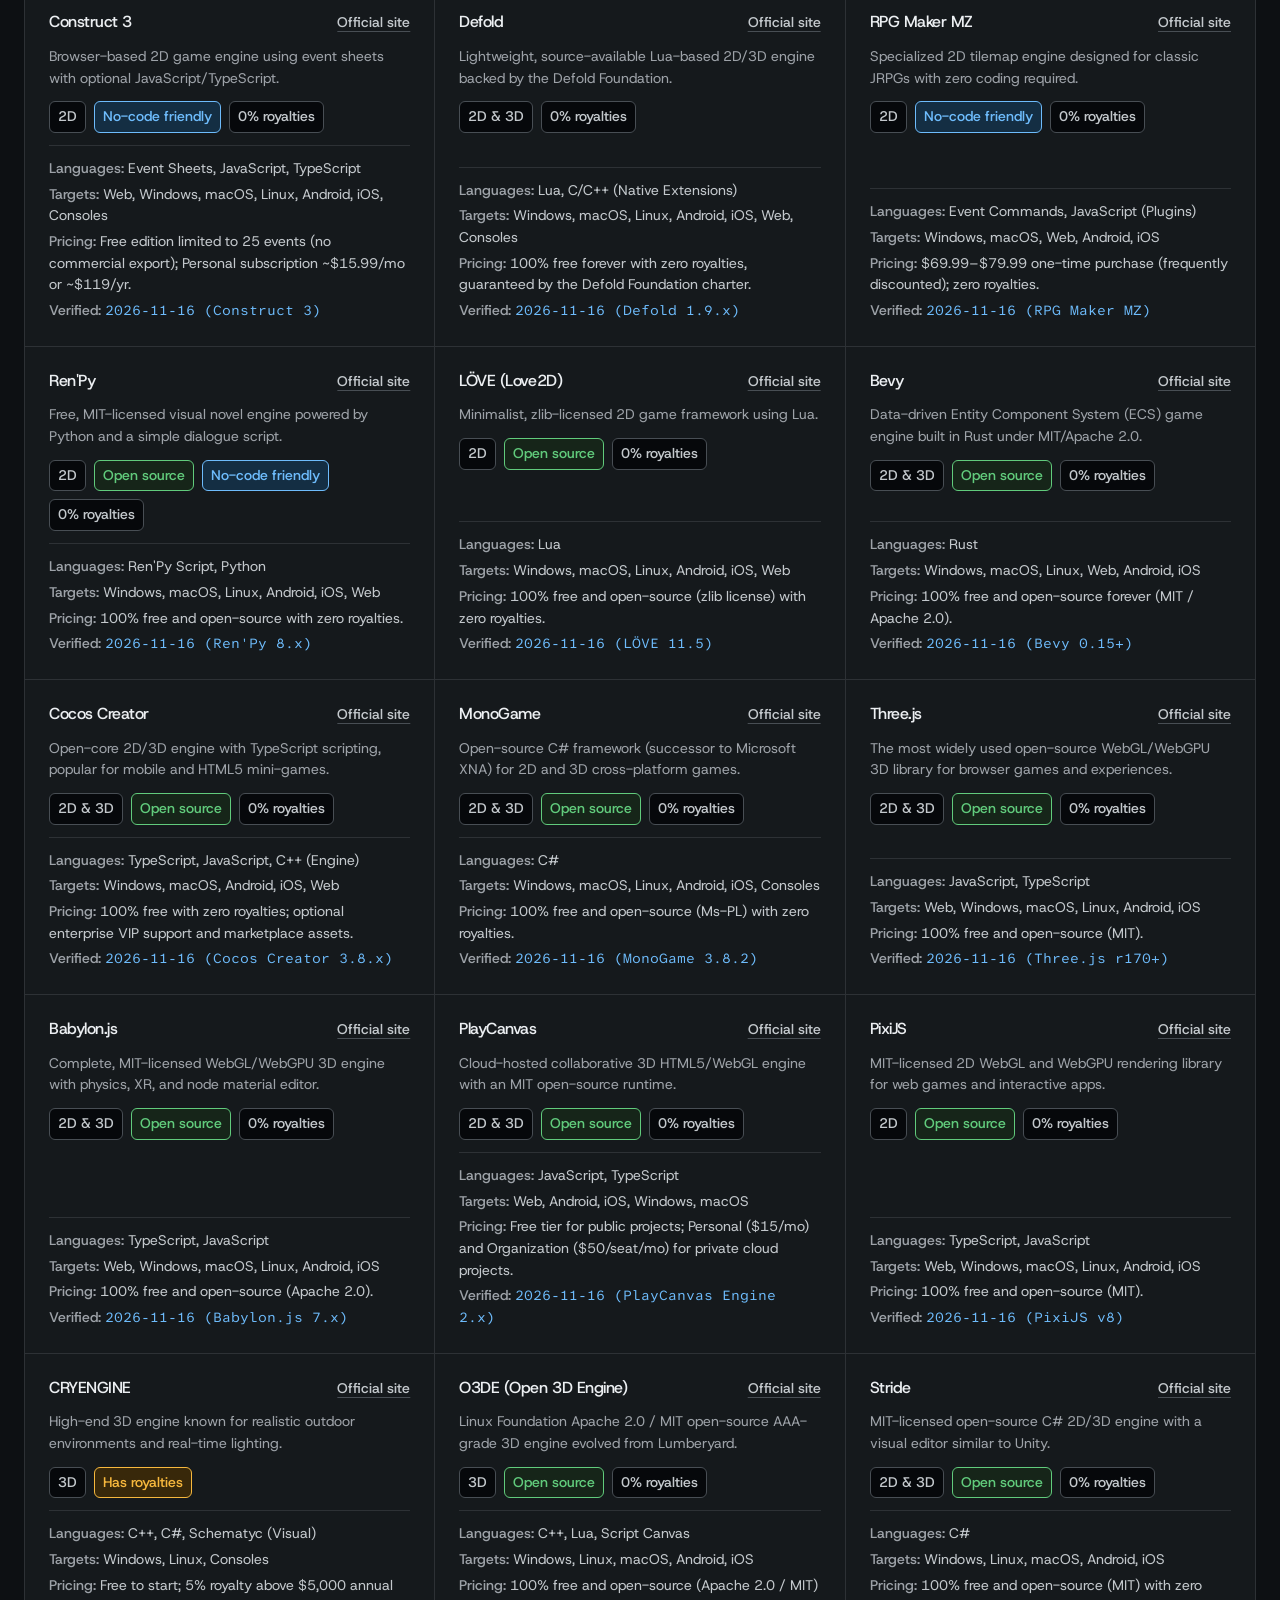
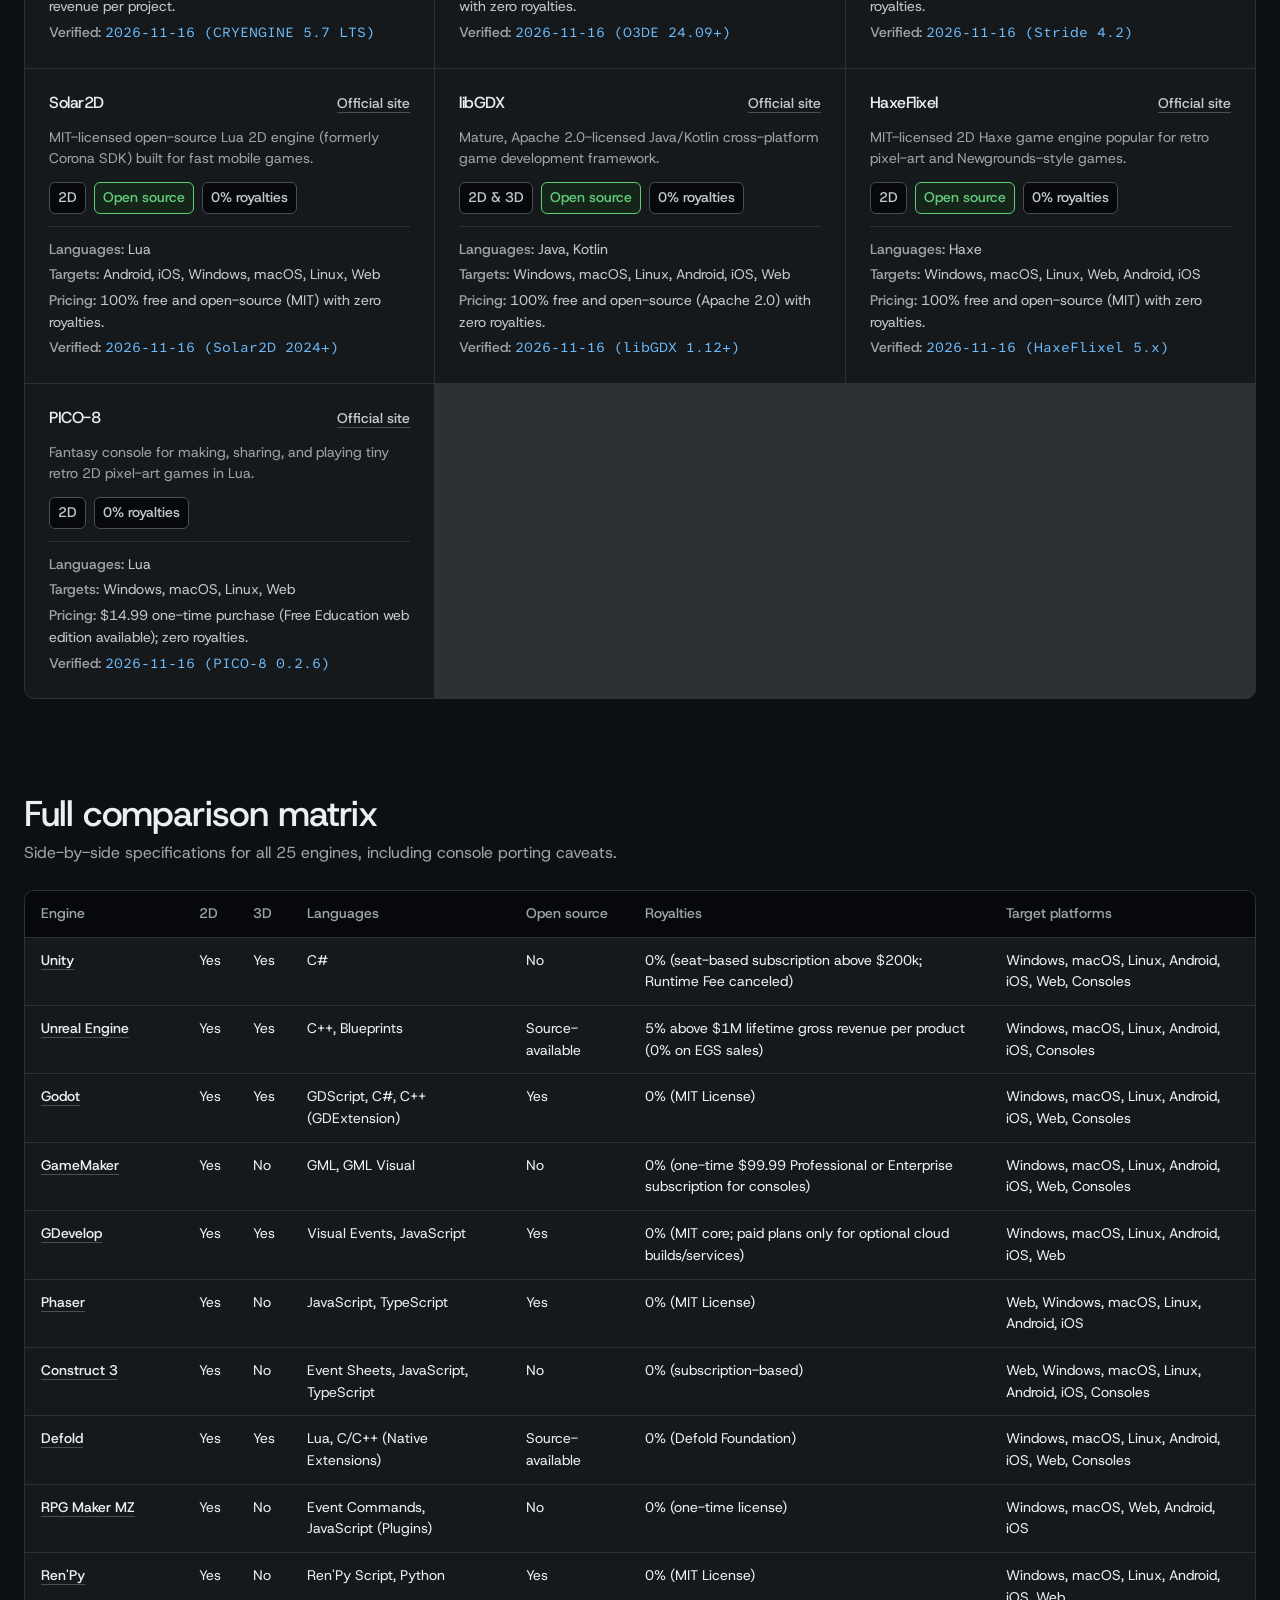
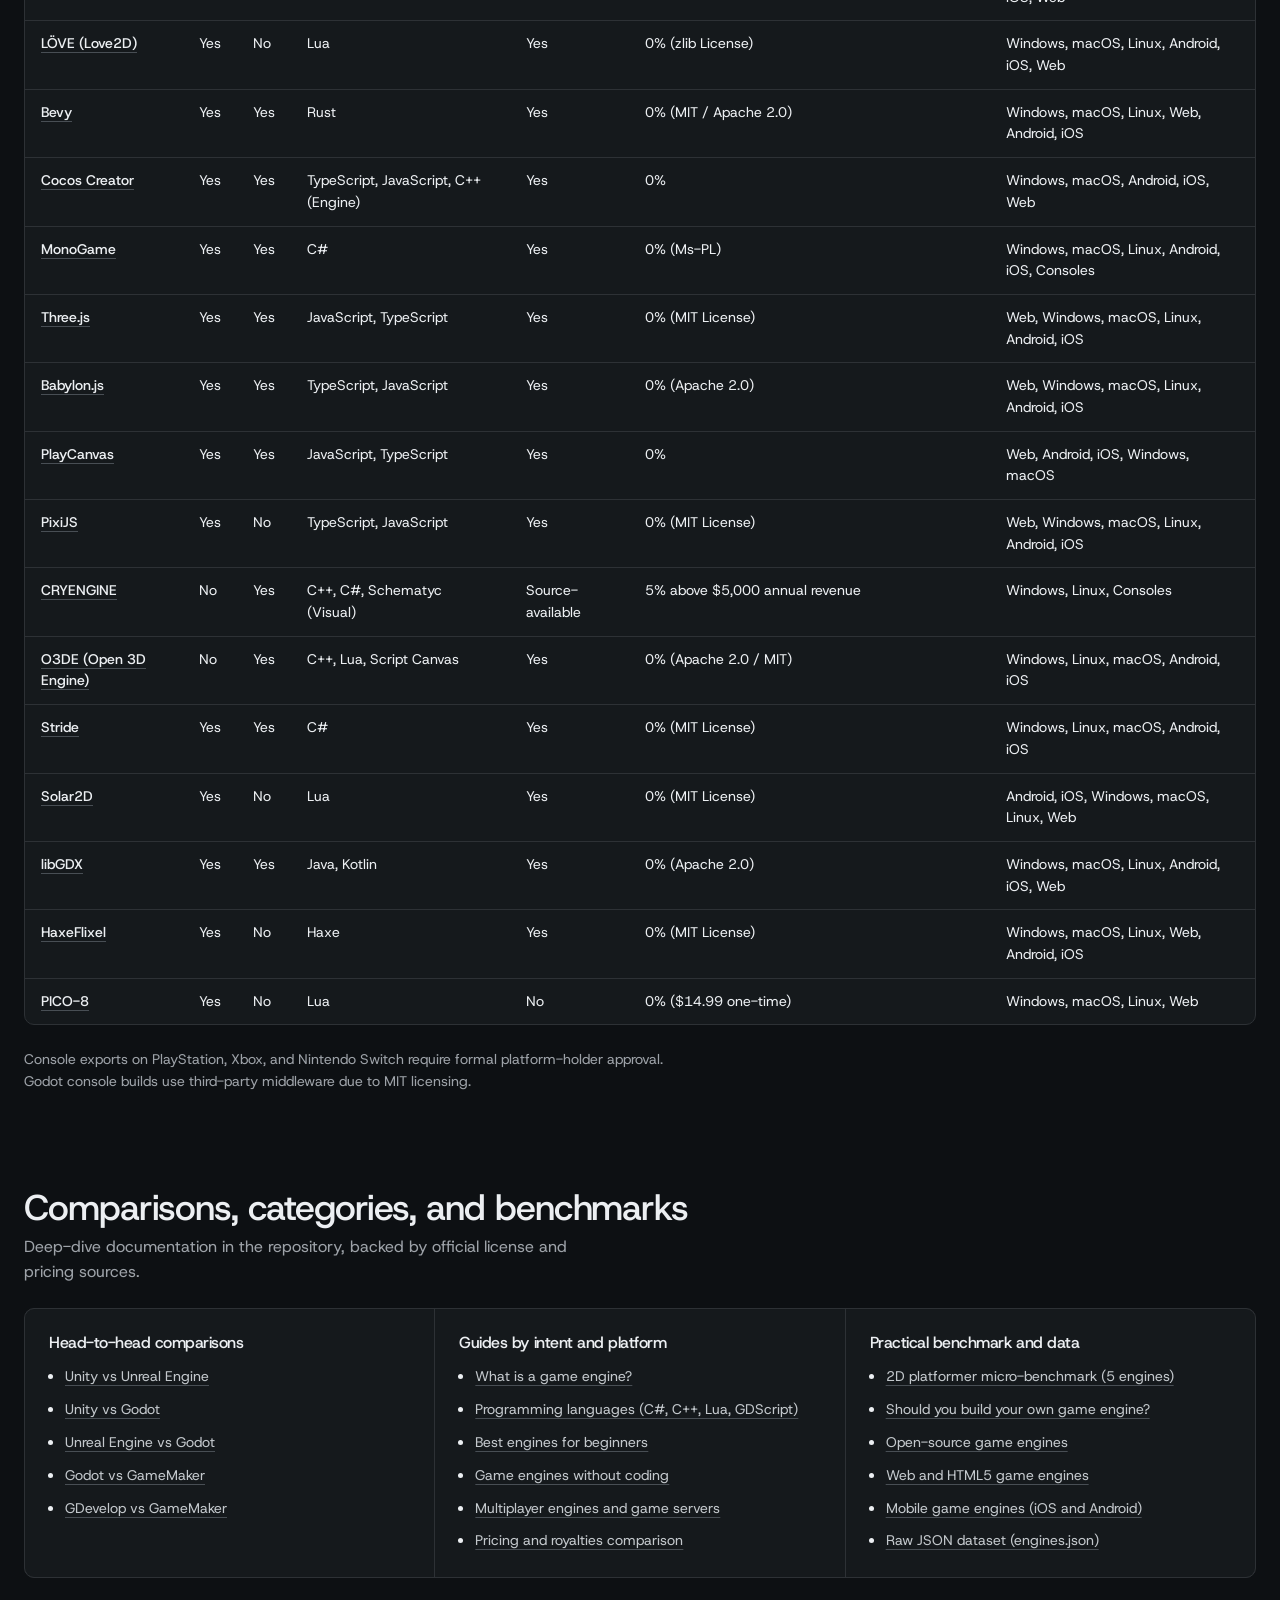
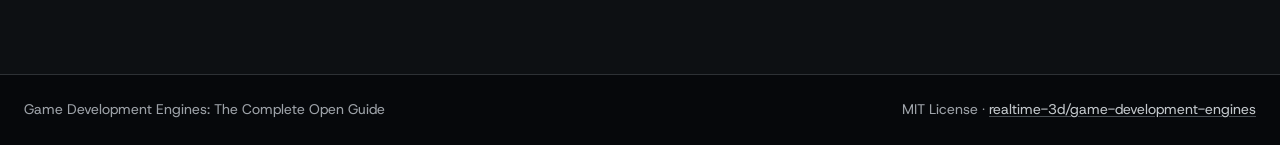
==== commit 51174303: "Add Console favicon, apple-touch-icon, OG social preview, and brand mark" ====
--- a/docs/index.html
+++ b/docs/index.html
@@ -3,8 +3,22 @@
 <head>
   <meta charset="UTF-8" />
   <meta name="viewport" content="width=device-width, initial-scale=1.0" />
+  <meta name="google-site-verification" content="HqgfQrEQATXaycciOAu8GzuJP8BSRHtaR1JrgBtnApU" />
   <title>Game Development Engines: Compare 25 Game Engines</title>
   <meta name="description" content="Compare 25 commercial and open-source game development engines across 2D, 3D, mobile, web, PC, and consoles with verified pricing and royalties." />
+  <link rel="icon" type="image/svg+xml" href="favicon.svg" />
+  <link rel="apple-touch-icon" href="assets/apple-touch-icon.png" />
+  <meta property="og:type" content="website" />
+  <meta property="og:title" content="Game Development Engines: Compare 25 Game Engines" />
+  <meta property="og:description" content="Compare 25 commercial and open-source game development engines across 2D, 3D, mobile, web, PC, and consoles with verified pricing and royalties." />
+  <meta property="og:url" content="https://realtime-3d.github.io/game-development-engines/" />
+  <meta property="og:image" content="https://realtime-3d.github.io/game-development-engines/assets/og-preview.png" />
+  <meta property="og:image:width" content="1200" />
+  <meta property="og:image:height" content="630" />
+  <meta name="twitter:card" content="summary_large_image" />
+  <meta name="twitter:title" content="Game Development Engines: Compare 25 Game Engines" />
+  <meta name="twitter:description" content="Compare 25 commercial and open-source game development engines across 2D, 3D, mobile, web, PC, and consoles." />
+  <meta name="twitter:image" content="https://realtime-3d.github.io/game-development-engines/assets/og-preview.png" />
   <link rel="preconnect" href="https://fonts.googleapis.com" />
   <link rel="preconnect" href="https://fonts.gstatic.com" crossorigin />
   <link href="https://fonts.googleapis.com/css2?family=Atkinson+Hyperlegible+Mono:wght@400;500&family=Host+Grotesk:wght@400;500&display=swap" rel="stylesheet" />
@@ -13,7 +27,13 @@
 <body>
   <div class="shell">
     <nav class="topbar" aria-label="Primary navigation">
-      <a class="wordmark" href="#top">Game Development Engines</a>
+      <a class="wordmark" href="#top">
+        <svg class="brand-mark" width="22" height="22" viewBox="0 0 64 64" fill="none" aria-hidden="true">
+          <path d="M32 10L51 21V43L32 54L13 43V21L32 10Z" stroke="currentColor" stroke-width="3.5" stroke-linejoin="round"/>
+          <circle cx="32" cy="32" r="6" fill="var(--color-accent)"/>
+        </svg>
+        <span>Game Development Engines</span>
+      </a>
       <div class="topbar-links">
         <a class="nav-link" href="#finder">Finder</a>
         <a class="nav-link" href="#matrix">Matrix</a>
--- a/docs/styles.css
+++ b/docs/styles.css
@@ -30,12 +30,20 @@
 }
 
 .wordmark {
+  display: inline-flex;
+  align-items: center;
+  gap: var(--space-xs);
   color: var(--color-ink);
   font-family: var(--font-display);
   font-weight: var(--display-weight);
   font-size: var(--text-title);
   letter-spacing: var(--tracking-display);
   text-decoration: none;
+}
+
+.brand-mark {
+  color: var(--color-cool);
+  flex-shrink: 0;
 }
 
 .wordmark:hover {
